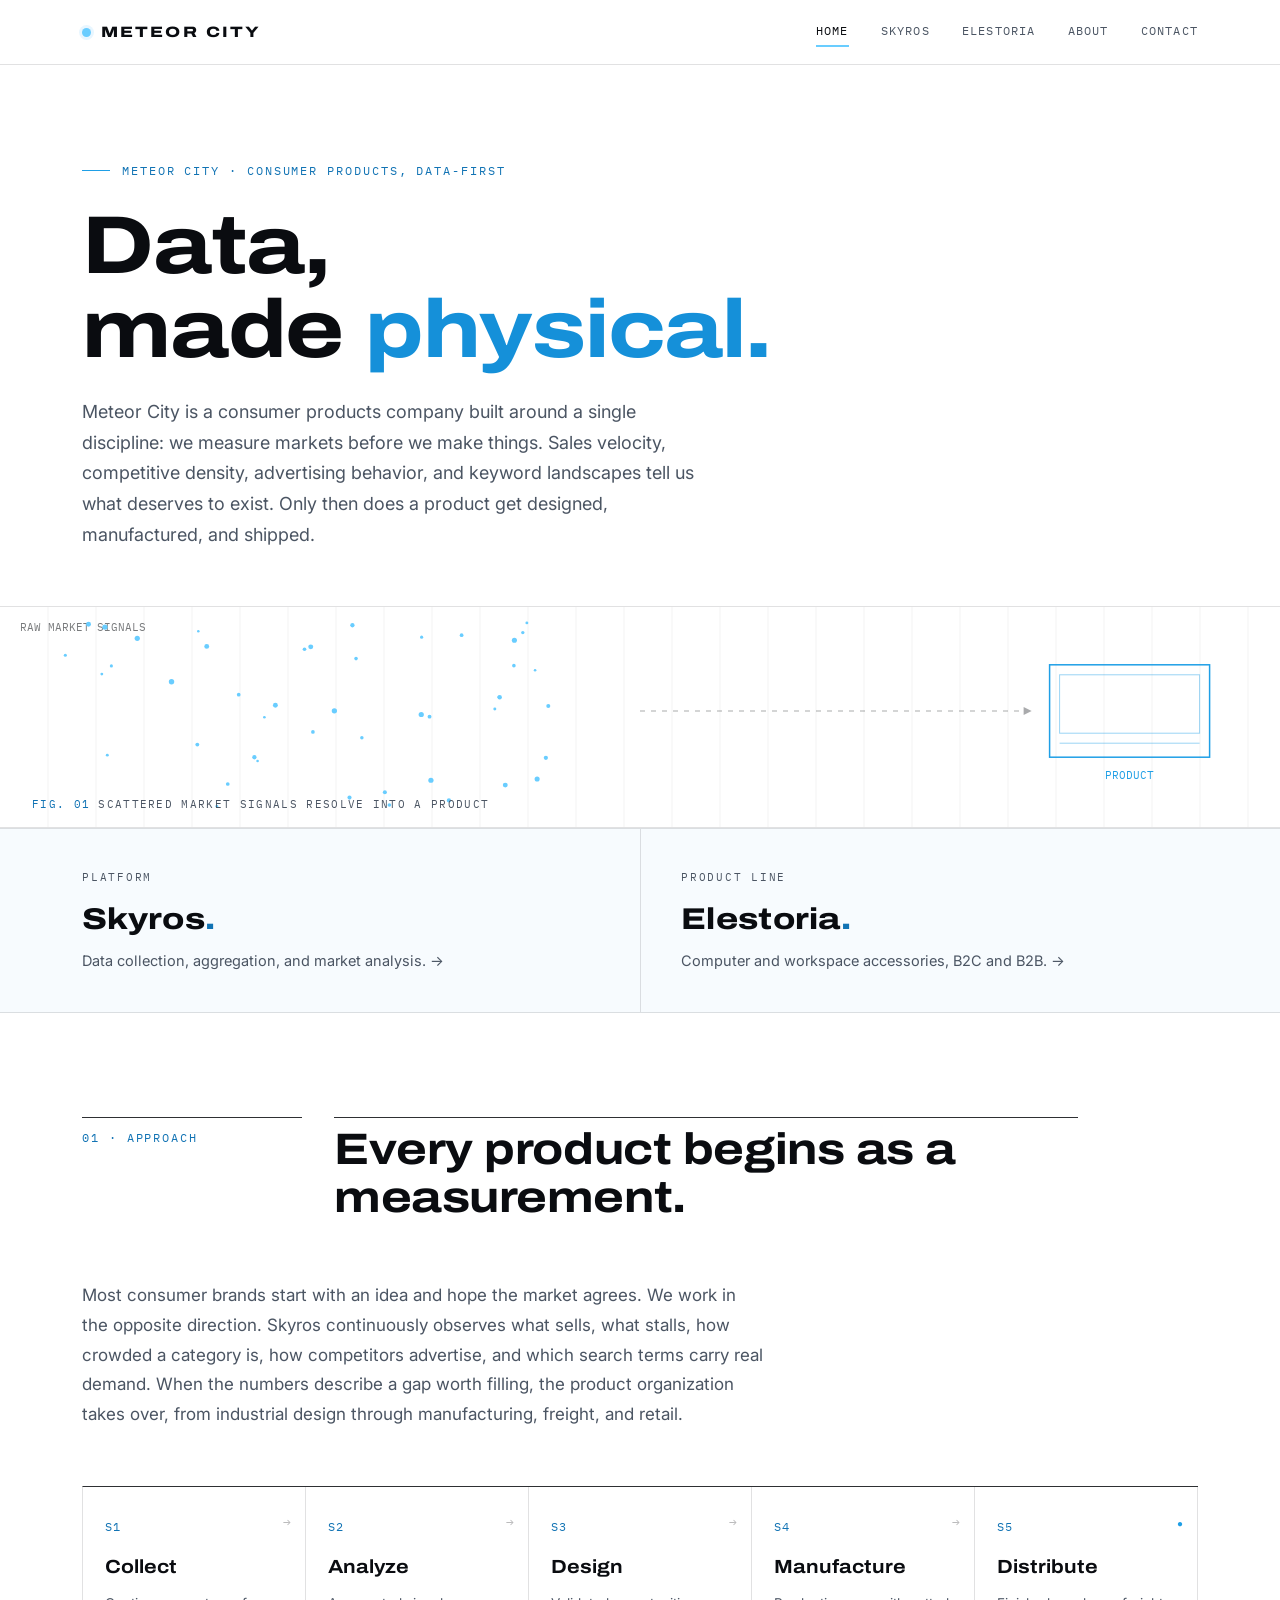
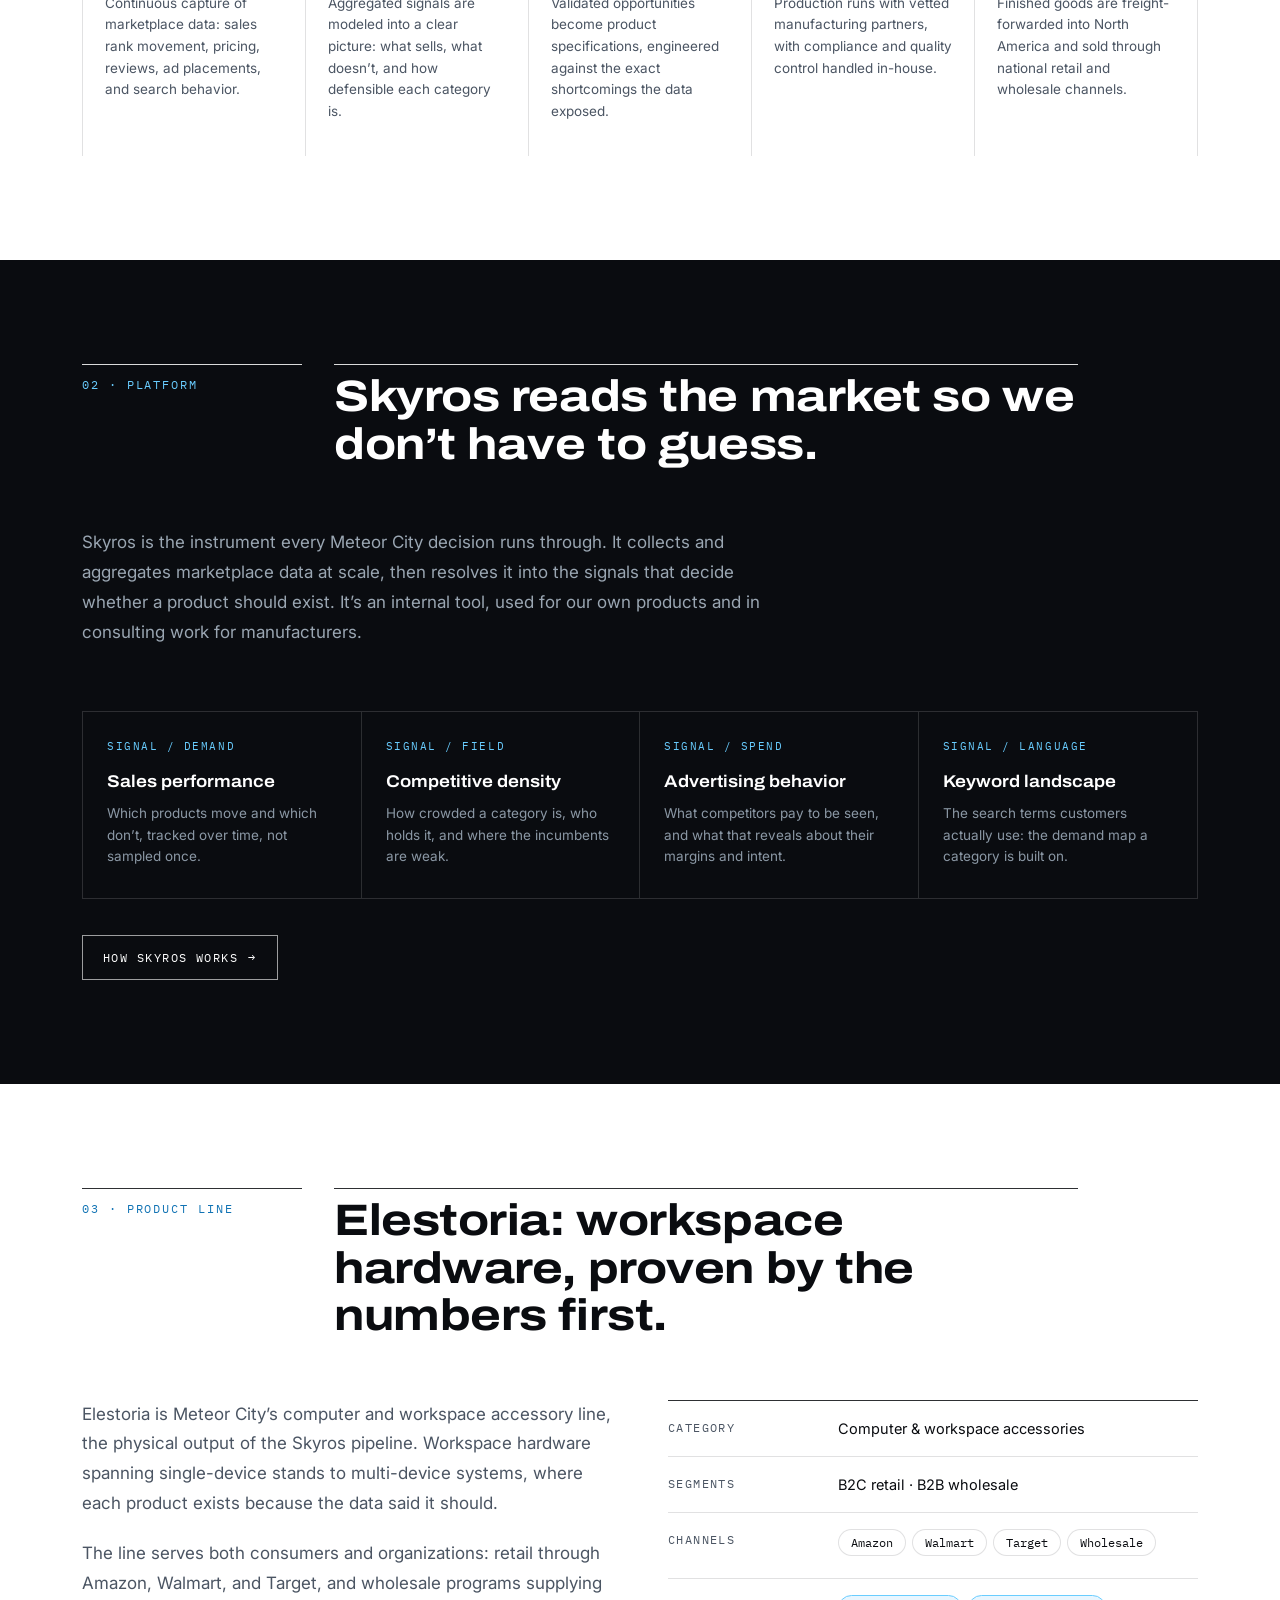
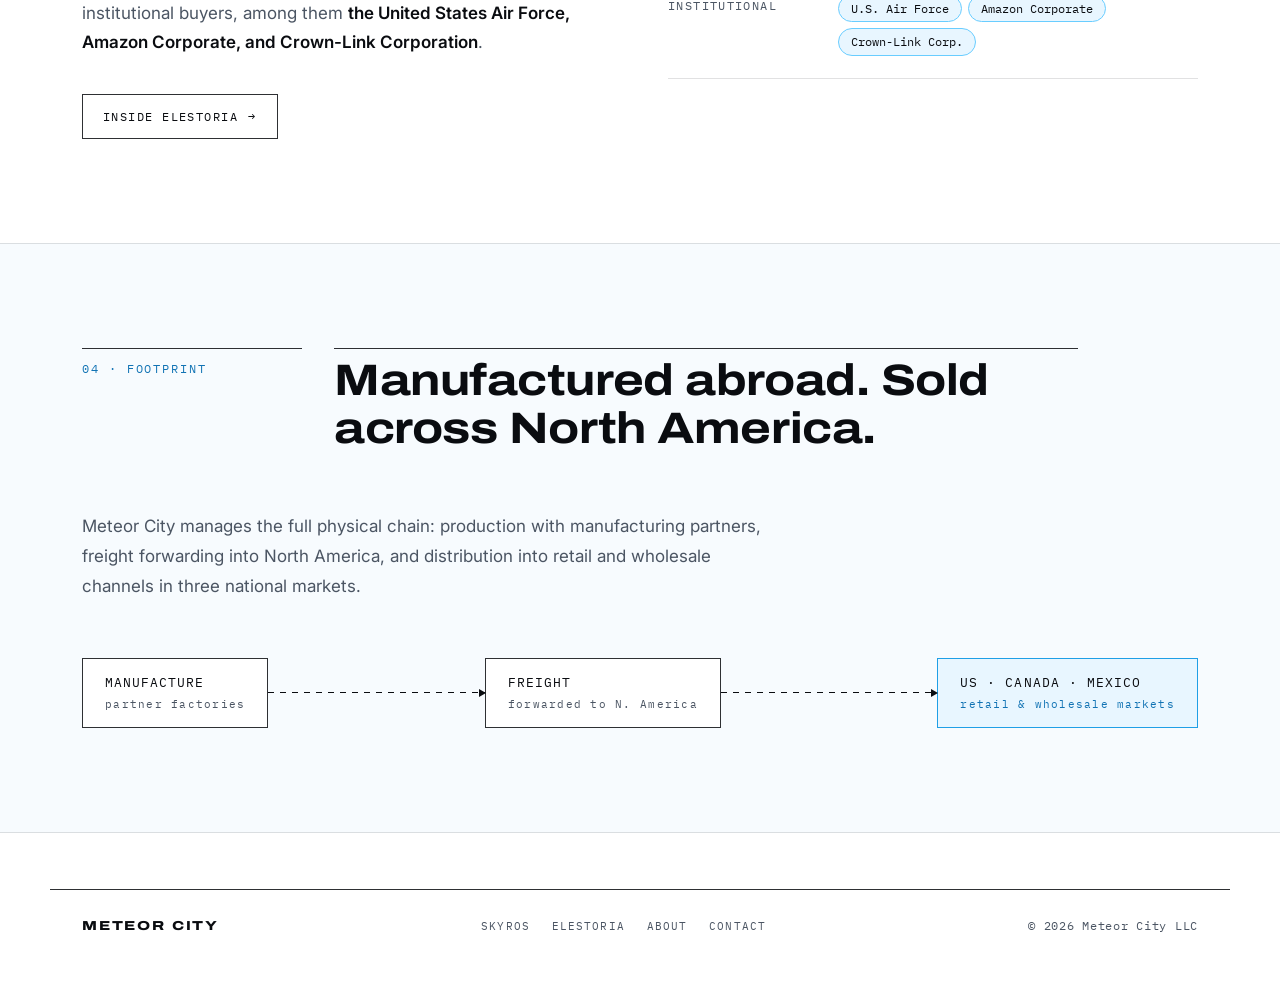
==== index.html @ 4d192a1e "Remove all em dashes sitewide: 72 instances reworded with commas, colons, semicolons, pipes and midd" ====
<!DOCTYPE html>
<html lang="en">
<head>
<meta charset="UTF-8">
<meta name="viewport" content="width=device-width, initial-scale=1.0">
<title>Meteor City | Data, made physical</title>
<meta name="description" content="Meteor City is a data-first consumer products company. We measure markets with Skyros, then design, manufacture, and distribute physical products across North America under Elestoria.">
<link rel="preconnect" href="https://fonts.googleapis.com">
<link rel="preconnect" href="https://fonts.gstatic.com" crossorigin>
<link href="https://fonts.googleapis.com/css2?family=Archivo:wdth,wght@62..125,100..900&family=IBM+Plex+Mono:wght@400;500&family=Inter:wght@400;450;500;600&display=swap" rel="stylesheet">
<link rel="icon" href="favicon.svg" type="image/svg+xml">
<link rel="apple-touch-icon" href="apple-touch-icon.png">
<meta name="theme-color" content="#ffffff">
<link rel="canonical" href="https://meteor.city/">
<meta property="og:type" content="website">
<meta property="og:site_name" content="Meteor City">
<meta property="og:title" content="Meteor City | Data, made physical">
<meta property="og:description" content="Meteor City is a data-first consumer products company. We measure markets with Skyros, then design, manufacture, and distribute physical products across North America under Elestoria.">
<meta property="og:url" content="https://meteor.city/">
<meta property="og:image" content="https://meteor.city/og-image.png">
<meta property="og:image:width" content="1200">
<meta property="og:image:height" content="630">
<meta name="twitter:card" content="summary_large_image">
<link rel="stylesheet" href="styles.css">
<script type="application/ld+json">{
 "@context": "https://schema.org",
 "@type": "Organization",
 "name": "Meteor City LLC",
 "url": "https://meteor.city/",
 "logo": "https://meteor.city/apple-touch-icon.png",
 "foundingDate": "2021-07",
 "founder": {
  "@type": "Person",
  "name": "Brian Chen",
  "image": "https://meteor.city/assets/brian-chen.jpg"
 },
 "foundingLocation": {
  "@type": "Place",
  "address": {
   "@type": "PostalAddress",
   "addressLocality": "Boston",
   "addressRegion": "MA",
   "addressCountry": "US"
  }
 },
 "brand": [
  {
   "@type": "Brand",
   "name": "Skyros"
  },
  {
   "@type": "Brand",
   "name": "Elestoria"
  }
 ],
 "email": "brianx@meteor.city"
}</script>
</head>
<body>

<header class="site">
  <div class="wrap nav">
    <a href="index.html" class="wordmark"><span class="dot"></span>Meteor City</a>
    <button class="menu-btn" aria-expanded="false" aria-controls="nav-links">Menu</button>
    <nav class="links" id="nav-links" aria-label="Site">
      <a href="index.html" class="active">Home</a>
      <a href="skyros.html">Skyros</a>
      <a href="elestoria.html">Elestoria</a>
      <a href="about.html">About</a>
      <a href="contact.html">Contact</a>
    </nav>
  </div>
</header>

<main>

  <div class="hero">
    <div class="wrap">
      <p class="eyebrow">Meteor City · Consumer products, data-first</p>
      <h1>Data,<br>made <span class="accent">physical.</span></h1>
      <p class="lede">Meteor City is a consumer products company built around a single discipline: we measure markets before we make things. Sales velocity, competitive density, advertising behavior, and keyword landscapes tell us what deserves to exist. Only then does a product get designed, manufactured, and shipped.</p>
    </div>
    <div class="hero-canvas-frame">
      <canvas id="flow" aria-hidden="true"></canvas>
      <p class="canvas-caption"><em>fig. 01</em> scattered market signals resolve into a product</p>
    </div>
  </div>

  <div class="divisions-strip">
    <div class="wrap">
      <a class="div-cell reveal" href="skyros.html">
        <p class="kicker">Platform</p>
        <p class="name">Skyros<span>.</span></p>
        <p class="role">Data collection, aggregation, and market analysis. →</p>
      </a>
      <a class="div-cell reveal" href="elestoria.html">
        <p class="kicker">Product line</p>
        <p class="name">Elestoria<span>.</span></p>
        <p class="role">Computer and workspace accessories, B2C and B2B. →</p>
      </a>
    </div>
  </div>

  <section id="approach">
    <div class="wrap">
      <div class="sec-head">
        <p class="sec-label">01 · Approach</p>
        <h2>Every product begins as a measurement.</h2>
      </div>
      <p class="prose reveal">Most consumer brands start with an idea and hope the market agrees. We work in the opposite direction. Skyros continuously observes what sells, what stalls, how crowded a category is, how competitors advertise, and which search terms carry real demand. When the numbers describe a gap worth filling, the product organization takes over, from industrial design through manufacturing, freight, and retail.</p>
      <div class="pipeline reveal">
        <div class="stage"><span class="num">S1</span><h3>Collect</h3><p>Continuous capture of marketplace data: sales rank movement, pricing, reviews, ad placements, and search behavior.</p></div>
        <div class="stage"><span class="num">S2</span><h3>Analyze</h3><p>Aggregated signals are modeled into a clear picture: what sells, what doesn’t, and how defensible each category is.</p></div>
        <div class="stage"><span class="num">S3</span><h3>Design</h3><p>Validated opportunities become product specifications, engineered against the exact shortcomings the data exposed.</p></div>
        <div class="stage"><span class="num">S4</span><h3>Manufacture</h3><p>Production runs with vetted manufacturing partners, with compliance and quality control handled in-house.</p></div>
        <div class="stage"><span class="num">S5</span><h3>Distribute</h3><p>Finished goods are freight-forwarded into North America and sold through national retail and wholesale channels.</p></div>
      </div>
    </div>
  </section>

  <section class="dark">
    <div class="wrap">
      <div class="sec-head">
        <p class="sec-label">02 · Platform</p>
        <h2>Skyros reads the market so we don’t have to guess.</h2>
      </div>
      <p class="prose reveal">Skyros is the instrument every Meteor City decision runs through. It collects and aggregates marketplace data at scale, then resolves it into the signals that decide whether a product should exist. It’s an internal tool, used for our own products and in consulting work for manufacturers.</p>
      <div class="signal-grid reveal">
        <div class="signal"><p class="tag">Signal / Demand</p><h3>Sales performance</h3><p>Which products move and which don’t, tracked over time, not sampled once.</p></div>
        <div class="signal"><p class="tag">Signal / Field</p><h3>Competitive density</h3><p>How crowded a category is, who holds it, and where the incumbents are weak.</p></div>
        <div class="signal"><p class="tag">Signal / Spend</p><h3>Advertising behavior</h3><p>What competitors pay to be seen, and what that reveals about their margins and intent.</p></div>
        <div class="signal"><p class="tag">Signal / Language</p><h3>Keyword landscape</h3><p>The search terms customers actually use: the demand map a category is built on.</p></div>
      </div>
      <a class="more" href="skyros.html">How Skyros works</a>
    </div>
  </section>

  <section>
    <div class="wrap">
      <div class="sec-head">
        <p class="sec-label">03 · Product line</p>
        <h2>Elestoria: workspace hardware, proven by the numbers first.</h2>
      </div>
      <div class="grid-2">
        <div>
          <p class="prose reveal">Elestoria is Meteor City’s computer and workspace accessory line, the physical output of the Skyros pipeline. Workspace hardware spanning single-device stands to multi-device systems, where each product exists because the data said it should.</p>
          <p class="prose reveal">The line serves both consumers and organizations: retail through Amazon, Walmart, and Target, and wholesale programs supplying institutional buyers, among them <strong>the United States Air Force, Amazon Corporate, and Crown-Link Corporation</strong>.</p>
          <a class="more reveal" href="elestoria.html">Inside Elestoria</a>
        </div>
        <dl class="fact-table reveal">
          <div class="fact-row"><dt>Category</dt><dd>Computer &amp; workspace accessories</dd></div>
          <div class="fact-row"><dt>Segments</dt><dd>B2C retail · B2B wholesale</dd></div>
          <div class="fact-row"><dt>Channels</dt><dd><span class="chip">Amazon</span><span class="chip">Walmart</span><span class="chip">Target</span><span class="chip">Wholesale</span></dd></div>
          <div class="fact-row"><dt>Institutional</dt><dd><span class="chip hl">U.S. Air Force</span><span class="chip hl">Amazon Corporate</span><span class="chip hl">Crown-Link Corp.</span></dd></div>
        </dl>
      </div>
    </div>
  </section>

  <section class="band">
    <div class="wrap">
      <div class="sec-head">
        <p class="sec-label">04 · Footprint</p>
        <h2>Manufactured abroad. Sold across North America.</h2>
      </div>
      <p class="prose reveal">Meteor City manages the full physical chain: production with manufacturing partners, freight forwarding into North America, and distribution into retail and wholesale channels in three national markets.</p>
      <div class="route reveal" role="img" aria-label="Supply route: manufacturing partners, freight forwarding, then markets in the United States, Canada, and Mexico">
        <div class="node">Manufacture<small>partner factories</small></div>
        <div class="link"></div>
        <div class="node">Freight<small>forwarded to N. America</small></div>
        <div class="link"></div>
        <div class="markets">US · Canada · Mexico<small>retail &amp; wholesale markets</small></div>
      </div>
    </div>
  </section>

</main>

<footer class="site">
  <div class="wrap foot">
    <span class="fm">Meteor City</span>
    <nav aria-label="Footer"><a href="skyros.html">Skyros</a><a href="elestoria.html">Elestoria</a><a href="about.html">About</a><a href="contact.html">Contact</a></nav>
    <span class="meta">© <span id="yr"></span> Meteor City LLC</span>
  </div>
</footer>

<script src="site.js"></script>
<script>
  // fig.01 - continuous loop: market signals stream into a product outline
  (function(){
    const cv = document.getElementById('flow');
    const ctx = cv.getContext('2d');
    const reduced = window.matchMedia('(prefers-reduced-motion: reduce)').matches;
    const SKY='#69cdff', DEEP='#1f9fe6', INK='rgba(10,12,16,';
    let W,H,dpr,box,slots,pts=[],running=false;

    function perim(f){
      const P=2*(box.w+box.h), p=f*P;
      if(p<box.w) return {x:box.x+p,y:box.y};
      if(p<box.w+box.h) return {x:box.x+box.w,y:box.y+(p-box.w)};
      if(p<2*box.w+box.h) return {x:box.x+box.w-(p-box.w-box.h),y:box.y+box.h};
      return {x:box.x,y:box.y+box.h-(p-2*box.w-box.h)};
    }
    function size(){
      dpr=Math.min(window.devicePixelRatio||1,2);
      W=cv.clientWidth;H=cv.clientHeight;
      cv.width=W*dpr;cv.height=H*dpr;ctx.setTransform(dpr,0,0,dpr,0,0);
      const bw=Math.min(160,Math.max(110,W*0.15)),bh=Math.min(96,H*0.42);
      box={w:bw,h:bh,x:W-bw-Math.max(36,W*0.055),y:(H-bh)/2-6};
      slots=[];for(let i=0;i<56;i++)slots.push(perim(i/56));
      seed(); if(reduced) drawStatic();
    }
    function np(p){
      const s=slots[Math.floor(Math.random()*slots.length)];
      p.x=20+Math.random()*W*0.42;p.y=14+Math.random()*(H-28);
      p.tx=s.x;p.ty=s.y;p.v=0.010+Math.random()*0.014;
      p.r=1.2+Math.random()*1.5;p.hold=0;p.delay=Math.random()*260;
      return p;
    }
    function seed(){pts=Array.from({length:46},()=>np({}))}
    function chrome(){
      ctx.clearRect(0,0,W,H);
      ctx.strokeStyle=INK+'0.05)';ctx.lineWidth=1;
      for(let gx=48;gx<W;gx+=48){ctx.beginPath();ctx.moveTo(gx,0);ctx.lineTo(gx,H);ctx.stroke();}
      ctx.strokeStyle=DEEP;ctx.lineWidth=1.5;ctx.strokeRect(box.x,box.y,box.w,box.h);
      ctx.strokeStyle='rgba(31,159,230,0.45)';ctx.lineWidth=1;
      ctx.strokeRect(box.x+10,box.y+10,box.w-20,box.h-34);
      ctx.beginPath();ctx.moveTo(box.x+10,box.y+box.h-14);ctx.lineTo(box.x+box.w-10,box.y+box.h-14);ctx.stroke();
      ctx.font='10.5px "IBM Plex Mono", monospace';
      ctx.fillStyle=INK+'0.55)';ctx.fillText('RAW MARKET SIGNALS',20,24);
      ctx.fillStyle=DEEP;
      const l='PRODUCT';ctx.fillText(l,box.x+(box.w-ctx.measureText(l).width)/2,box.y+box.h+22);
      const ax0=W*0.50,ax1=box.x-26,ay=H/2-6;
      ctx.strokeStyle=INK+'0.35)';ctx.setLineDash([5,6]);
      ctx.beginPath();ctx.moveTo(ax0,ay);ctx.lineTo(ax1,ay);ctx.stroke();ctx.setLineDash([]);
      ctx.fillStyle=INK+'0.35)';
      ctx.beginPath();ctx.moveTo(ax1+8,ay);ctx.lineTo(ax1,ay-4);ctx.lineTo(ax1,ay+4);ctx.closePath();ctx.fill();
    }
    function drawStatic(){
      chrome();
      for(const p of pts){ctx.fillStyle=SKY;ctx.beginPath();ctx.arc(p.x,p.y,p.r,0,Math.PI*2);ctx.fill();}
      ctx.fillStyle=DEEP;
      for(const s of slots){ctx.beginPath();ctx.arc(s.x,s.y,1.6,0,Math.PI*2);ctx.fill();}
    }
    function tick(){
      if(!running)return;
      chrome();
      for(const p of pts){
        if(p.delay>0){p.delay-=1;}
        else if(p.hold>0){p.hold-=1;if(p.hold===0)np(p);}
        else{
          p.x+=(p.tx-p.x)*p.v;p.y+=(p.ty-p.y)*p.v;
          if(Math.abs(p.tx-p.x)<.8&&Math.abs(p.ty-p.y)<.8){p.x=p.tx;p.y=p.ty;p.hold=90+Math.random()*120;}
        }
        ctx.fillStyle=p.hold>0?DEEP:SKY;
        ctx.beginPath();ctx.arc(p.x,p.y,p.hold>0?p.r+0.4:p.r,0,Math.PI*2);ctx.fill();
      }
      requestAnimationFrame(tick);
    }
    size();
    window.addEventListener('resize',size);
    if(!reduced){
      const hio=new IntersectionObserver(es=>{
        const v=es[0].isIntersecting;
        if(v&&!running){running=true;requestAnimationFrame(tick);}
        if(!v)running=false;
      });
      hio.observe(cv);
    }
  })();
</script>
</body>
</html>
---- styles.css ----
/* Meteor City — shared design system
   Palette: white #fff · paper #f7fbfe · ink #0a0c10 · sky #69cdff · sky-deep #1f9fe6 */
:root{
  --white:#ffffff; --paper:#f7fbfe; --ink:#0a0c10; --ink-soft:#4b5563;
  --sky:#69cdff; --sky-deep:#1f9fe6; --sky-text:#1173b4; --sky-accent:#1590d9; --sky-tint:#e8f6ff;
  --line:rgba(10,12,16,.12); --line-strong:rgba(10,12,16,.85);
  --mono:'IBM Plex Mono',ui-monospace,monospace;
  --body:'Inter',system-ui,sans-serif;
  --display:'Archivo',system-ui,sans-serif;
  --max:1180px;
}
*{margin:0;padding:0;box-sizing:border-box}
html{scroll-behavior:smooth}
body{font-family:var(--body);color:var(--ink);background:var(--white);font-size:16px;line-height:1.6;-webkit-font-smoothing:antialiased}
::selection{background:var(--sky);color:var(--ink)}
a{color:inherit;text-decoration:none}
a:focus-visible,button:focus-visible,input:focus-visible,select:focus-visible,textarea:focus-visible{outline:2px solid var(--sky-deep);outline-offset:3px;border-radius:2px}
img,svg,canvas{display:block;max-width:100%}
.wrap{max-width:var(--max);margin:0 auto;padding:0 32px}

/* ---------- header ---------- */
header.site{position:sticky;top:0;z-index:50;background:rgba(255,255,255,.88);-webkit-backdrop-filter:blur(12px);backdrop-filter:blur(12px);border-bottom:1px solid var(--line)}
.nav{display:flex;align-items:center;justify-content:space-between;height:64px}
.wordmark{font-family:var(--display);font-variation-settings:'wdth' 125;font-weight:800;letter-spacing:.14em;font-size:15px;text-transform:uppercase;display:flex;align-items:center;gap:10px}
.wordmark .dot{width:9px;height:9px;border-radius:50%;background:var(--sky);box-shadow:0 0 0 3px var(--sky-tint);display:inline-block}
nav.links{display:flex;gap:32px}
nav.links a{font-family:var(--mono);font-size:12px;letter-spacing:.1em;text-transform:uppercase;color:var(--ink-soft);transition:color .18s;padding:4px 0;border-bottom:2px solid transparent}
nav.links a:hover{color:var(--ink)}
nav.links a.active{color:var(--ink);border-bottom-color:var(--sky)}
.menu-btn{display:none;background:none;border:1px solid var(--line);font-family:var(--mono);font-size:11px;letter-spacing:.12em;text-transform:uppercase;padding:8px 14px;cursor:pointer;color:var(--ink)}
@media(max-width:760px){
  nav.links{display:none;position:absolute;top:64px;left:0;right:0;background:var(--white);border-bottom:1px solid var(--line);flex-direction:column;gap:0;padding:8px 32px 16px}
  nav.links.open{display:flex}
  nav.links a{padding:12px 0;border-bottom:1px solid var(--line)}
  nav.links a.active{border-bottom-color:var(--sky)}
  .menu-btn{display:block}
}

/* ---------- page hero (subpages) ---------- */
.page-hero{border-bottom:1px solid var(--line);padding:88px 0 64px;position:relative;overflow:hidden}
.eyebrow{font-family:var(--mono);font-size:12px;letter-spacing:.16em;text-transform:uppercase;color:var(--sky-text);display:flex;align-items:center;gap:12px}
.eyebrow::before{content:"";width:28px;height:1px;background:var(--sky-deep);display:inline-block}
h1{font-family:var(--display);font-variation-settings:'wdth' 118;font-weight:750;font-size:clamp(40px,6.4vw,84px);line-height:1.02;letter-spacing:-.015em;margin:24px 0 26px;max-width:15ch}
h1 .accent{color:var(--sky-accent)}
.lede{max-width:58ch;font-size:18px;line-height:1.7;color:var(--ink-soft)}

/* ---------- sections ---------- */
section{padding:104px 0}
.sec-head{display:grid;grid-template-columns:220px 1fr;gap:32px;margin-bottom:60px;align-items:start}
.sec-label{font-family:var(--mono);font-size:12px;letter-spacing:.16em;text-transform:uppercase;color:var(--sky-text);padding-top:10px;border-top:1px solid var(--line-strong)}
h2{font-family:var(--display);font-variation-settings:'wdth' 116;font-weight:720;font-size:clamp(28px,3.8vw,44px);line-height:1.08;letter-spacing:-.01em;border-top:1px solid var(--line-strong);padding-top:8px;max-width:24ch}
h3.block{font-family:var(--display);font-variation-settings:'wdth' 112;font-weight:680;font-size:20px;margin-bottom:10px}
@media(max-width:760px){
  .sec-head{grid-template-columns:1fr;gap:14px;margin-bottom:40px}
  .sec-label{border-top:none;padding-top:0}
}
.prose{max-width:62ch;color:var(--ink-soft);font-size:17px;line-height:1.75}
.prose+.prose{margin-top:1.2em}
.prose strong{color:var(--ink);font-weight:600}
.prose a{color:var(--sky-text);border-bottom:1px solid rgba(17,115,180,.4)}
.prose a:hover{border-bottom-color:var(--sky-text)}
.fig-cap{font-family:var(--mono);font-size:11px;letter-spacing:.12em;text-transform:uppercase;color:var(--ink-soft);display:flex;gap:8px;align-items:center;margin-top:12px}
.fig-cap em{font-style:normal;color:var(--sky-text)}
.more{display:inline-flex;align-items:center;gap:10px;font-family:var(--mono);font-size:12px;letter-spacing:.12em;text-transform:uppercase;color:var(--ink);border:1px solid var(--line-strong);padding:12px 20px;margin-top:36px;transition:background .2s,border-color .2s}
.more:hover{background:var(--sky-tint);border-color:var(--sky-deep)}
.more::after{content:"→"}
.band{background:var(--paper);border-top:1px solid var(--line);border-bottom:1px solid var(--line)}
.dark{background:var(--ink);color:#e8edf2}
.dark .sec-label{color:var(--sky);border-top-color:rgba(255,255,255,.85)}
.dark h2{color:#fff;border-top-color:rgba(255,255,255,.85)}
.dark .prose{color:#9aa6b2}
.dark .prose strong{color:#fff}
.dark .fig-cap{color:#8b98a5}
.dark .fig-cap em{color:var(--sky)}
.dark .more{color:#fff;border-color:rgba(255,255,255,.6)}
.dark .more:hover{background:rgba(105,205,255,.12);border-color:var(--sky)}

/* ---------- home: hero canvas ---------- */
.hero{border-bottom:1px solid var(--line);overflow:hidden}
.hero .wrap{padding-top:96px}
.hero-canvas-frame{margin-top:56px;border-top:1px solid var(--line);position:relative}
#flow{display:block;width:100%;height:220px}
.canvas-caption{position:absolute;left:32px;bottom:14px;font-family:var(--mono);font-size:11px;letter-spacing:.12em;text-transform:uppercase;color:var(--ink-soft);display:flex;gap:8px;align-items:center}
.canvas-caption em{font-style:normal;color:var(--sky-text)}

/* ---------- pipeline ---------- */
.pipeline{display:grid;grid-template-columns:repeat(5,1fr);border-top:1px solid var(--line-strong);border-left:1px solid var(--line);margin-top:56px}
.stage{border-right:1px solid var(--line);padding:26px 22px 34px;position:relative;background:var(--white);transition:background .25s}
.stage:hover{background:var(--sky-tint)}
.stage .num{font-family:var(--mono);font-size:12px;color:var(--sky-text);letter-spacing:.1em}
.stage h3{font-family:var(--display);font-variation-settings:'wdth' 112;font-weight:680;font-size:19px;margin:14px 0 10px}
.stage p{font-size:13.5px;line-height:1.6;color:var(--ink-soft)}
.stage::after{content:"→";position:absolute;top:26px;right:14px;font-family:var(--mono);font-size:13px;color:rgba(10,12,16,.28)}
.stage:last-child::after{content:"●";color:var(--sky-deep);font-size:10px;top:29px}
@media(max-width:980px){
  .pipeline{grid-template-columns:1fr;border-left:none;border-top:none}
  .stage{border-right:none;border-top:1px solid var(--line);display:grid;grid-template-columns:64px 1fr;gap:0 8px;padding:22px 4px}
  .stage h3{margin-top:0}.stage .num{padding-top:3px}.stage p{grid-column:2}.stage::after{display:none}
}

/* ---------- division strip (home) ---------- */
.divisions-strip{border-top:1px solid var(--line);border-bottom:1px solid var(--line);background:var(--paper)}
.divisions-strip .wrap{display:grid;grid-template-columns:1fr 1fr}
.div-cell{padding:40px 40px 40px 0;display:block;transition:background .2s}
.div-cell:hover{background:var(--sky-tint)}
.div-cell+.div-cell{border-left:1px solid var(--line);padding-left:40px;padding-right:0}
.div-cell .kicker{font-family:var(--mono);font-size:11px;letter-spacing:.16em;text-transform:uppercase;color:var(--ink-soft)}
.div-cell .name{font-family:var(--display);font-variation-settings:'wdth' 120;font-weight:780;font-size:30px;margin-top:8px;letter-spacing:.01em}
.div-cell .name span{color:var(--sky-text)}
.div-cell .role{margin-top:6px;font-size:14.5px;color:var(--ink-soft)}
@media(max-width:760px){
  .divisions-strip .wrap{grid-template-columns:1fr}
  .div-cell{padding:32px 0}
  .div-cell+.div-cell{border-left:none;border-top:1px solid var(--line);padding-left:0}
}

/* ---------- cards / grids ---------- */
.grid-2{display:grid;grid-template-columns:1fr 1fr;gap:56px;align-items:start}
.grid-3{display:grid;grid-template-columns:repeat(3,1fr);gap:28px}
.grid-4{display:grid;grid-template-columns:repeat(4,1fr)}
@media(max-width:960px){.grid-3{grid-template-columns:1fr}.grid-4{grid-template-columns:1fr 1fr}}
@media(max-width:860px){.grid-2{grid-template-columns:1fr;gap:40px}}
@media(max-width:560px){.grid-4{grid-template-columns:1fr}}

/* signal cells (dark) */
.signal-grid{margin-top:64px;display:grid;grid-template-columns:repeat(4,1fr);border:1px solid rgba(255,255,255,.14)}
.signal{padding:26px 24px 30px;border-right:1px solid rgba(255,255,255,.14)}
.signal:last-child{border-right:none}
.signal .tag{font-family:var(--mono);font-size:11px;letter-spacing:.14em;text-transform:uppercase;color:var(--sky)}
.signal h3{font-family:var(--display);font-variation-settings:'wdth' 110;font-weight:640;font-size:17px;color:#fff;margin:12px 0 8px}
.signal p{font-size:13.5px;line-height:1.6;color:#8b98a5}
@media(max-width:980px){
  .signal-grid{grid-template-columns:1fr 1fr}
  .signal:nth-child(2){border-right:none}
  .signal:nth-child(1),.signal:nth-child(2){border-bottom:1px solid rgba(255,255,255,.14)}
}
@media(max-width:560px){
  .signal-grid{grid-template-columns:1fr}
  .signal{border-right:none;border-bottom:1px solid rgba(255,255,255,.14)}
  .signal:last-child{border-bottom:none}
}

/* fact table + chips */
.fact-table{border-top:1px solid var(--line-strong);font-size:14.5px}
.fact-row{display:grid;grid-template-columns:150px 1fr;gap:20px;padding:16px 0;border-bottom:1px solid var(--line)}
.fact-row dt{font-family:var(--mono);font-size:11.5px;letter-spacing:.12em;text-transform:uppercase;color:var(--ink-soft);padding-top:2px}
.fact-row dd{color:var(--ink)}
.fact-row dd .quiet{color:var(--ink-soft)}
.chip{display:inline-block;font-family:var(--mono);font-size:12px;border:1px solid var(--line);border-radius:999px;padding:3px 12px;margin:0 6px 6px 0;background:var(--white)}
.chip.hl{border-color:var(--sky);background:var(--sky-tint)}

/* ---------- footprint route ---------- */
.route{margin-top:56px;display:flex;align-items:center;flex-wrap:wrap;font-family:var(--mono)}
.route .node{border:1px solid var(--line-strong);background:var(--white);padding:14px 22px;font-size:13px;letter-spacing:.08em;text-transform:uppercase}
.route .node small,.route .markets small{display:block;font-size:10.5px;letter-spacing:.12em;margin-top:3px;text-transform:none}
.route .node small{color:var(--ink-soft)}
.route .link{flex:1;min-width:40px;height:1px;background:repeating-linear-gradient(90deg,var(--ink) 0 6px,transparent 6px 12px);position:relative}
.route .link::after{content:"";position:absolute;right:-1px;top:-3.5px;border-left:7px solid var(--ink);border-top:4px solid transparent;border-bottom:4px solid transparent}
.route .markets{border:1px solid var(--sky-deep);background:var(--sky-tint);padding:14px 22px;font-size:13px;letter-spacing:.08em;text-transform:uppercase}
.route .markets small{color:var(--sky-text)}
@media(max-width:700px){
  .route{flex-direction:column;align-items:stretch}
  .route .node,.route .markets{text-align:center}
  .route .link{min-height:34px;width:1px;min-width:0;margin:0 auto;background:repeating-linear-gradient(180deg,var(--ink) 0 6px,transparent 6px 12px)}
  .route .link::after{right:auto;left:-3.5px;top:auto;bottom:-1px;border-left:4px solid transparent;border-right:4px solid transparent;border-top:7px solid var(--ink);border-bottom:none}
}

/* ---------- Skyros page ---------- */
.console{border:1px solid rgba(255,255,255,.16);background:#0d1118;font-family:var(--mono);font-size:12.5px;line-height:1.9;padding:22px 26px;height:236px;overflow:hidden;position:relative}
.console::before{content:"SKYROS / LIVE READOUT — representative stream";position:absolute;top:0;left:0;right:0;padding:8px 26px;font-size:10px;letter-spacing:.16em;color:#8b98a5;background:#0a0d13;border-bottom:1px solid rgba(255,255,255,.1)}
.console .feed{margin-top:30px}
.console .row{display:flex;gap:18px;white-space:nowrap;color:#8b98a5}
.console .row .t{color:#7f8d9b}
.console .row .k{color:var(--sky)}
.console .row .up{color:#5ee3a1}
.console .row .dn{color:#ff8f8f}
.arch{margin-top:56px;overflow-x:auto}
.arch svg{width:100%;height:auto;min-width:760px}
.flowline{stroke-dasharray:6 8;animation:dash 1.4s linear infinite}
@keyframes dash{to{stroke-dashoffset:-28}}
@media(prefers-reduced-motion:reduce){.flowline{animation:none}}
.chart-card{border:1px solid var(--line);background:var(--white);padding:24px 24px 18px}
.dark .chart-card{border-color:rgba(255,255,255,.14);background:#0d1118}
.chart-card h3{font-family:var(--display);font-variation-settings:'wdth' 112;font-weight:660;font-size:16px;margin-bottom:4px}
.dark .chart-card h3{color:#fff}
.chart-card .sub{font-family:var(--mono);font-size:11px;letter-spacing:.1em;text-transform:uppercase;color:var(--ink-soft);margin-bottom:16px}
.dark .chart-card .sub{color:#8b98a5}
.chart-card canvas{width:100%;height:200px}
.method{border-top:1px solid var(--line-strong);margin-top:56px}
.method .step{display:grid;grid-template-columns:180px 1fr 1.1fr;gap:32px;padding:30px 0;border-bottom:1px solid var(--line)}
.method .step .id{font-family:var(--mono);font-size:12px;color:var(--sky-text);letter-spacing:.1em}
.method .step h3{font-family:var(--display);font-variation-settings:'wdth' 112;font-weight:680;font-size:20px}
.method .step p{font-size:15px;line-height:1.7;color:var(--ink-soft)}
@media(max-width:860px){.method .step{grid-template-columns:1fr;gap:8px}}
.release{border:1px solid var(--line-strong);padding:44px 48px;margin-top:8px;background:var(--white);position:relative}
.release::before{content:"CONSULTING";position:absolute;top:-9px;left:32px;background:var(--white);padding:0 10px;font-family:var(--mono);font-size:11px;letter-spacing:.18em;color:var(--sky-text)}
@keyframes pulse{0%,100%{opacity:1}50%{opacity:.35}}
@media(max-width:640px){.release{padding:32px 24px}}

/* ---------- Elestoria page ---------- */
.process-tri{display:grid;grid-template-columns:1fr 1fr 1fr;gap:0;border:1px solid var(--line-strong);margin-top:56px}
.process-tri .panel{border-right:1px solid var(--line);padding:0;position:relative;background:var(--white)}
.process-tri .panel:last-child{border-right:none}
.process-tri .panel .art{aspect-ratio:4/3;display:block;width:100%;border-bottom:1px solid var(--line);object-fit:cover}
.process-tri .panel .cap{padding:18px 20px 24px}
.process-tri .panel .cap .ph{font-family:var(--mono);font-size:11px;letter-spacing:.14em;text-transform:uppercase;color:var(--sky-text)}
.process-tri .panel .cap h3{font-family:var(--display);font-variation-settings:'wdth' 112;font-weight:680;font-size:18px;margin:8px 0 6px}
.process-tri .panel .cap p{font-size:13.5px;line-height:1.6;color:var(--ink-soft)}
@media(max-width:860px){
  .process-tri{grid-template-columns:1fr}
  .process-tri .panel{border-right:none;border-bottom:1px solid var(--line)}
  .process-tri .panel:last-child{border-bottom:none}
}
.family{margin-top:72px}
.family-head{display:flex;align-items:baseline;justify-content:space-between;gap:20px;border-top:1px solid var(--line-strong);padding-top:12px;margin-bottom:28px;flex-wrap:wrap}
.family-head h3{font-family:var(--display);font-variation-settings:'wdth' 114;font-weight:700;font-size:24px}
.family-head .count{font-family:var(--mono);font-size:12px;letter-spacing:.12em;text-transform:uppercase;color:var(--ink-soft)}
.product{border:1px solid var(--line);background:var(--white);transition:border-color .2s,transform .2s}
.product:hover{border-color:var(--sky-deep);transform:translateY(-3px)}
.product .art{aspect-ratio:4/3;width:100%;display:block;border-bottom:1px solid var(--line);background:linear-gradient(160deg,#fbfdff,#eef5fb);object-fit:cover}
.product .info{padding:16px 18px 20px}
.product .sku{font-family:var(--mono);font-size:10.5px;letter-spacing:.14em;color:var(--sky-text);text-transform:uppercase}
.product h4{font-family:var(--display);font-variation-settings:'wdth' 110;font-weight:660;font-size:17px;margin:7px 0 6px}
.product p{font-size:13px;line-height:1.55;color:var(--ink-soft)}
.clients{display:grid;grid-template-columns:repeat(3,1fr);border:1px solid var(--line-strong);margin-top:48px}
.clients .client{padding:30px 28px;border-right:1px solid var(--line);background:var(--white)}
.clients .client:last-child{border-right:none}
.clients .client .type{font-family:var(--mono);font-size:10.5px;letter-spacing:.14em;text-transform:uppercase;color:var(--ink-soft)}
.clients .client h3{font-family:var(--display);font-variation-settings:'wdth' 114;font-weight:700;font-size:19px;margin-top:8px}
.clients .client p{font-size:13px;color:var(--ink-soft);margin-top:6px}
@media(max-width:760px){.clients{grid-template-columns:1fr}.clients .client{border-right:none;border-bottom:1px solid var(--line)}.clients .client:last-child{border-bottom:none}}

/* ---------- About page ---------- */
@media(max-width:860px){}

/* ---------- Contact page ---------- */
.contact-grid{display:grid;grid-template-columns:1fr 1.2fr;gap:72px;align-items:start}
@media(max-width:860px){.contact-grid{grid-template-columns:1fr;gap:48px}}
.mail-form{border:1px solid var(--line-strong);padding:36px 36px 40px;background:var(--white)}
@media(max-width:560px){.mail-form{padding:26px 20px 30px}}
.mail-form label{display:block;font-family:var(--mono);font-size:11px;letter-spacing:.14em;text-transform:uppercase;color:var(--ink-soft);margin:22px 0 8px}
.mail-form label:first-of-type{margin-top:0}
.mail-form input,.mail-form select,.mail-form textarea{width:100%;border:1px solid var(--line);background:var(--white);font-family:var(--body);font-size:15px;padding:12px 14px;color:var(--ink);border-radius:0;appearance:none}
.mail-form select{background-image:url("data:image/svg+xml,%3Csvg xmlns='http://www.w3.org/2000/svg' width='10' height='6'%3E%3Cpath d='M0 0l5 6 5-6z' fill='%234b5563'/%3E%3C/svg%3E");background-repeat:no-repeat;background-position:right 14px center}
.mail-form input:focus,.mail-form select:focus,.mail-form textarea:focus{border-color:var(--sky-text);outline:none;box-shadow:0 0 0 1px var(--sky-text)}
.mail-form textarea{min-height:150px;resize:vertical}
.mail-form button{margin-top:28px;width:100%;border:1px solid var(--line-strong);background:var(--ink);color:#fff;font-family:var(--mono);font-size:12.5px;letter-spacing:.14em;text-transform:uppercase;padding:16px;cursor:pointer;transition:background .2s}
.mail-form button:hover{background:var(--sky-deep);border-color:var(--sky-deep)}
.mail-note{font-family:var(--mono);font-size:11.5px;color:var(--ink-soft);margin-top:14px;line-height:1.7}
.direct{border-top:1px solid var(--line-strong);margin-top:8px}
.direct .drow{display:grid;grid-template-columns:130px 1fr;gap:18px;padding:16px 0;border-bottom:1px solid var(--line);font-size:14.5px}
.direct .drow dt{font-family:var(--mono);font-size:11px;letter-spacing:.12em;text-transform:uppercase;color:var(--ink-soft);padding-top:2px}
.direct .drow dd a{color:var(--sky-text);border-bottom:1px solid transparent}
.direct .drow dd a:hover{border-bottom-color:var(--sky-deep)}

/* ---------- footer ---------- */
footer.site{padding:56px 0 64px}
.foot{display:flex;justify-content:space-between;align-items:baseline;gap:24px;flex-wrap:wrap;border-top:1px solid var(--line-strong);padding-top:26px}
.foot .fm{font-family:var(--display);font-variation-settings:'wdth' 125;font-weight:800;font-size:13px;letter-spacing:.14em;text-transform:uppercase}
.foot .meta{font-family:var(--mono);font-size:12px;color:var(--ink-soft);letter-spacing:.06em}
.foot nav{display:flex;gap:22px}
.foot nav a{font-family:var(--mono);font-size:11px;letter-spacing:.1em;text-transform:uppercase;color:var(--ink-soft)}
.foot nav a:hover{color:var(--ink)}

/* ---------- motion ---------- */
.reveal{opacity:0;transform:translateY(14px);transition:opacity .6s ease,transform .6s ease}
.reveal.in{opacity:1;transform:none}
@media(prefers-reduced-motion:reduce){
  .reveal{opacity:1;transform:none;transition:none}
  html{scroll-behavior:auto}
  .product:hover{transform:none}
}

/* exploded assembly figure (Elestoria) */
.exploded{border:1px solid var(--line-strong);background:var(--paper);margin-top:64px;overflow-x:auto}
.exploded svg,.exploded img{display:block;width:100%;height:auto;min-width:880px}

.story-grid{display:grid;grid-template-columns:280px 1fr;gap:56px;align-items:start;max-width:960px}
.portrait{margin:0}
.portrait img{display:block;width:100%;height:auto;border:1px solid var(--line-strong)}
.portrait figcaption{font-family:'IBM Plex Mono',monospace;font-size:11px;letter-spacing:.14em;text-transform:uppercase;color:var(--muted);margin-top:10px}
@media(max-width:760px){.story-grid{grid-template-columns:1fr;gap:32px}.portrait{max-width:340px}}
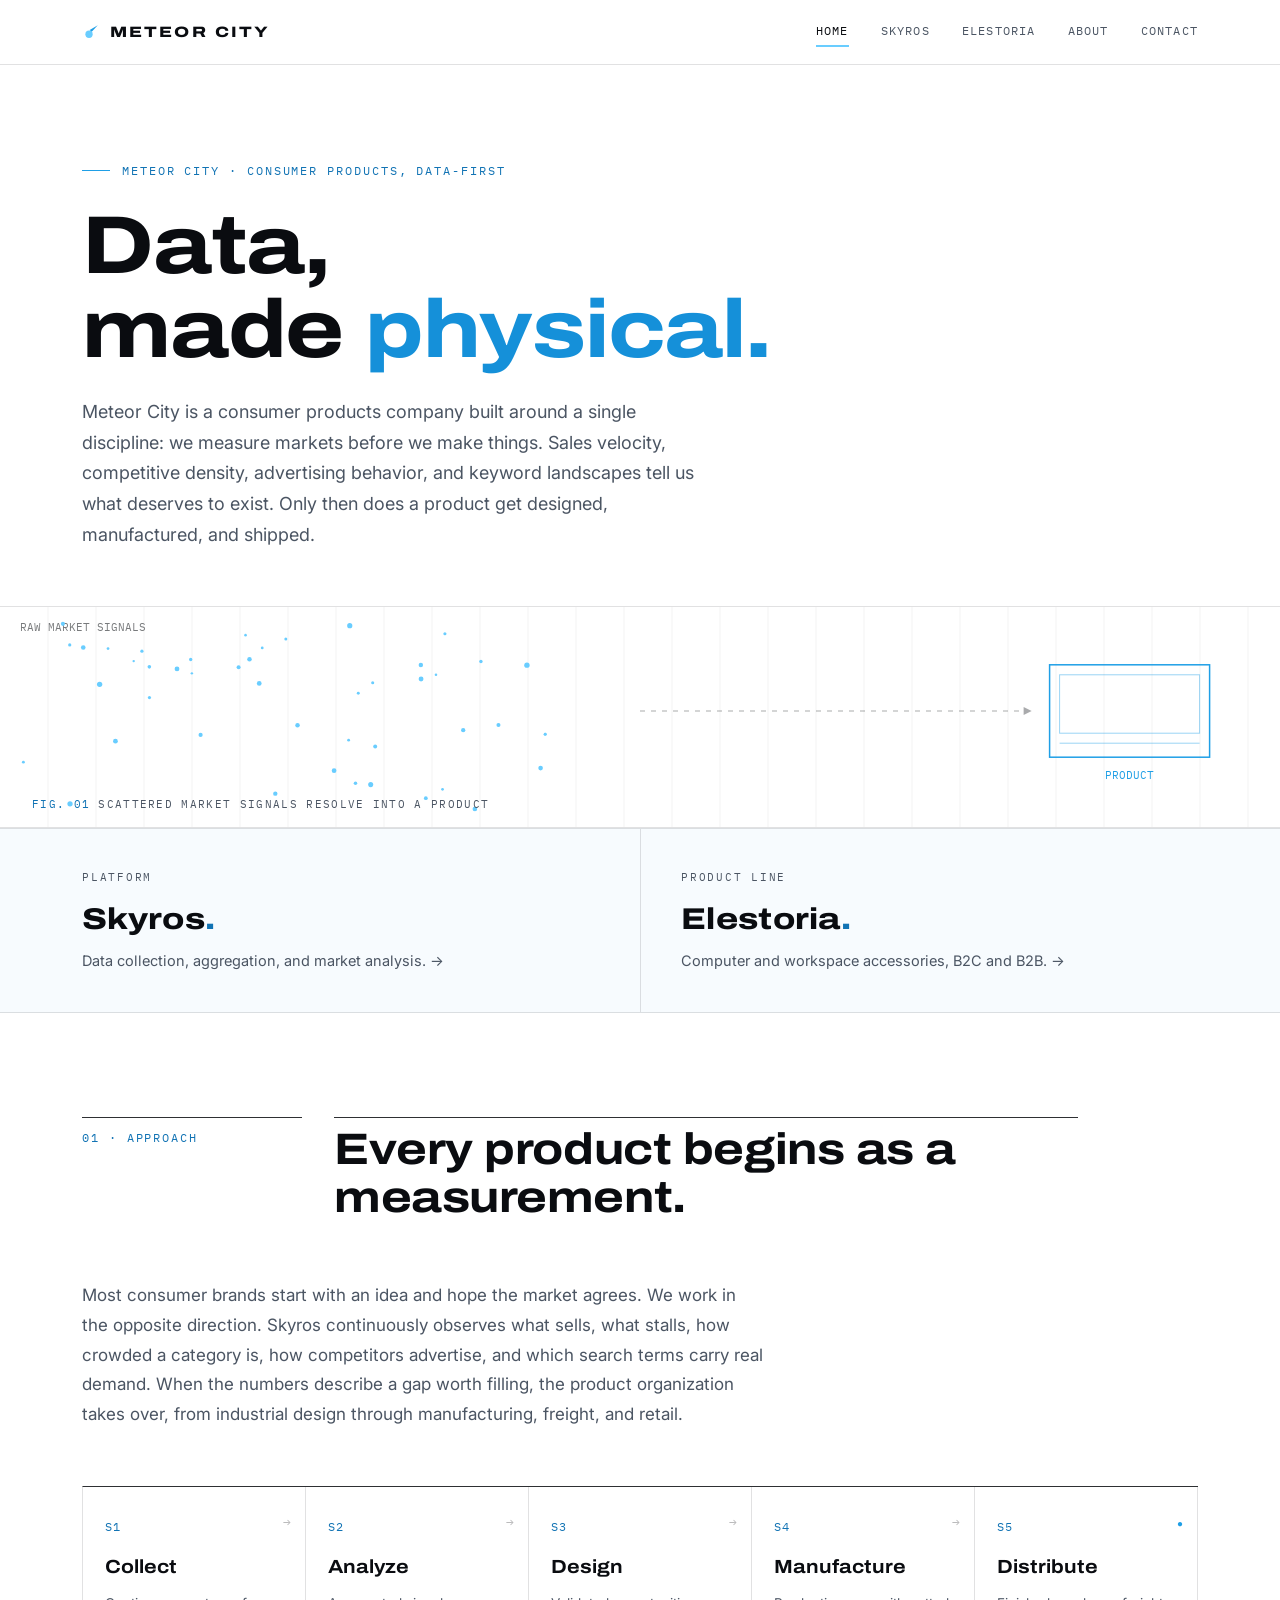
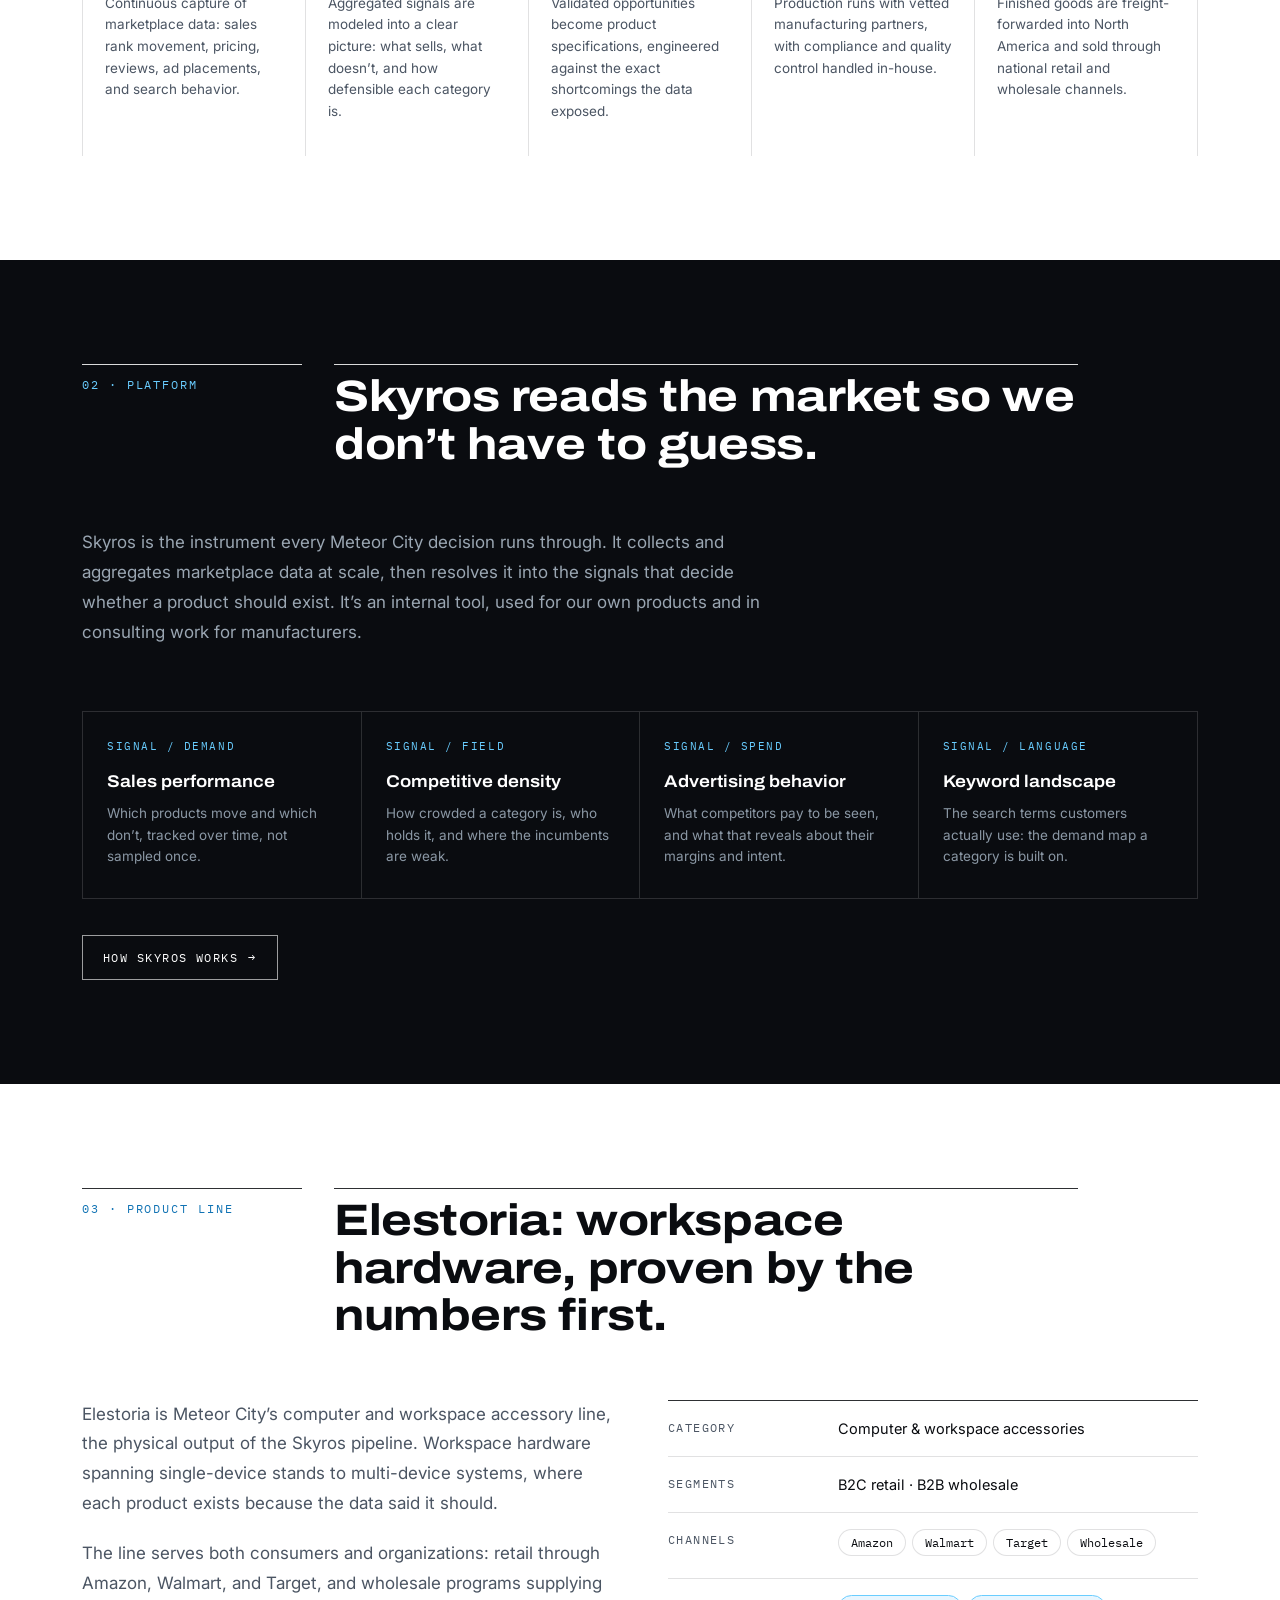
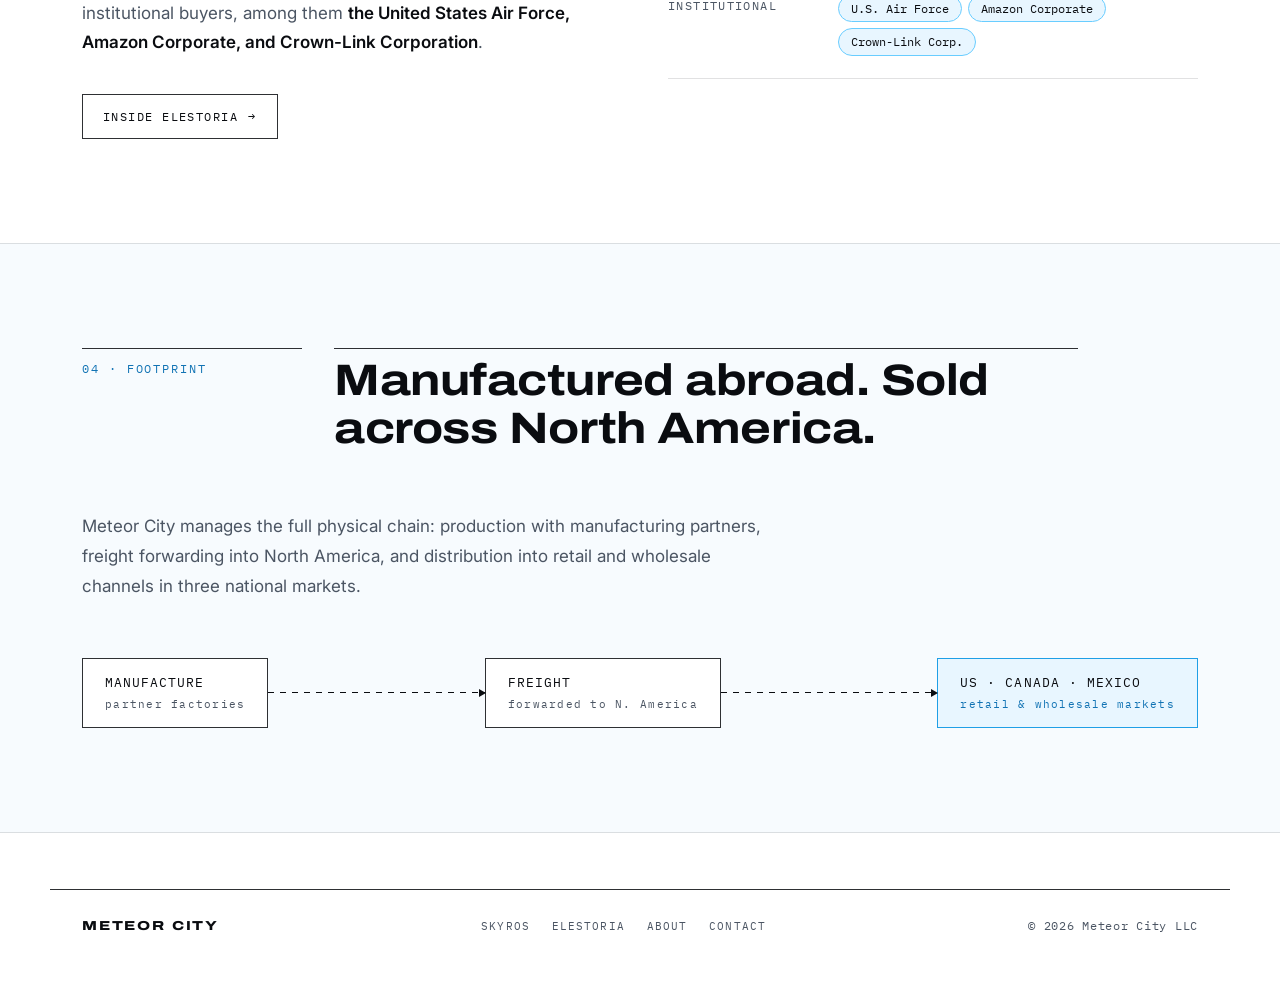
==== commit 5bd1347b: "Meteor mark: tapered-trajectory logo replaces placeholder dot; favicon, header mark, touch icon, og-" ====
--- a/index.html
+++ b/index.html
@@ -60,7 +60,7 @@
 
 <header class="site">
   <div class="wrap nav">
-    <a href="index.html" class="wordmark"><span class="dot"></span>Meteor City</a>
+    <a href="index.html" class="wordmark"><svg class="mk" viewBox="0 0 64 64" width="18" height="18" aria-hidden="true"><path d="M33.9 32.3 L56 8 L27.4 24.9 Z" fill="#1f9fe6"/><circle cx="25" cy="40" r="13" fill="#69cdff"/></svg>Meteor City</a>
     <button class="menu-btn" aria-expanded="false" aria-controls="nav-links">Menu</button>
     <nav class="links" id="nav-links" aria-label="Site">
       <a href="index.html" class="active">Home</a>
--- a/styles.css
+++ b/styles.css
@@ -1,4 +1,4 @@
-/* Meteor City — shared design system
+/* Meteor City | shared design system
    Palette: white #fff · paper #f7fbfe · ink #0a0c10 · sky #69cdff · sky-deep #1f9fe6 */
 :root{
   --white:#ffffff; --paper:#f7fbfe; --ink:#0a0c10; --ink-soft:#4b5563;
@@ -22,7 +22,7 @@
 header.site{position:sticky;top:0;z-index:50;background:rgba(255,255,255,.88);-webkit-backdrop-filter:blur(12px);backdrop-filter:blur(12px);border-bottom:1px solid var(--line)}
 .nav{display:flex;align-items:center;justify-content:space-between;height:64px}
 .wordmark{font-family:var(--display);font-variation-settings:'wdth' 125;font-weight:800;letter-spacing:.14em;font-size:15px;text-transform:uppercase;display:flex;align-items:center;gap:10px}
-.wordmark .dot{width:9px;height:9px;border-radius:50%;background:var(--sky);box-shadow:0 0 0 3px var(--sky-tint);display:inline-block}
+.wordmark .mk{display:inline-block;flex:none}
 nav.links{display:flex;gap:32px}
 nav.links a{font-family:var(--mono);font-size:12px;letter-spacing:.1em;text-transform:uppercase;color:var(--ink-soft);transition:color .18s;padding:4px 0;border-bottom:2px solid transparent}
 nav.links a:hover{color:var(--ink)}
@@ -167,7 +167,7 @@
 
 /* ---------- Skyros page ---------- */
 .console{border:1px solid rgba(255,255,255,.16);background:#0d1118;font-family:var(--mono);font-size:12.5px;line-height:1.9;padding:22px 26px;height:236px;overflow:hidden;position:relative}
-.console::before{content:"SKYROS / LIVE READOUT — representative stream";position:absolute;top:0;left:0;right:0;padding:8px 26px;font-size:10px;letter-spacing:.16em;color:#8b98a5;background:#0a0d13;border-bottom:1px solid rgba(255,255,255,.1)}
+.console::before{content:"SKYROS / LIVE READOUT · representative stream";position:absolute;top:0;left:0;right:0;padding:8px 26px;font-size:10px;letter-spacing:.16em;color:#8b98a5;background:#0a0d13;border-bottom:1px solid rgba(255,255,255,.1)}
 .console .feed{margin-top:30px}
 .console .row{display:flex;gap:18px;white-space:nowrap;color:#8b98a5}
 .console .row .t{color:#7f8d9b}
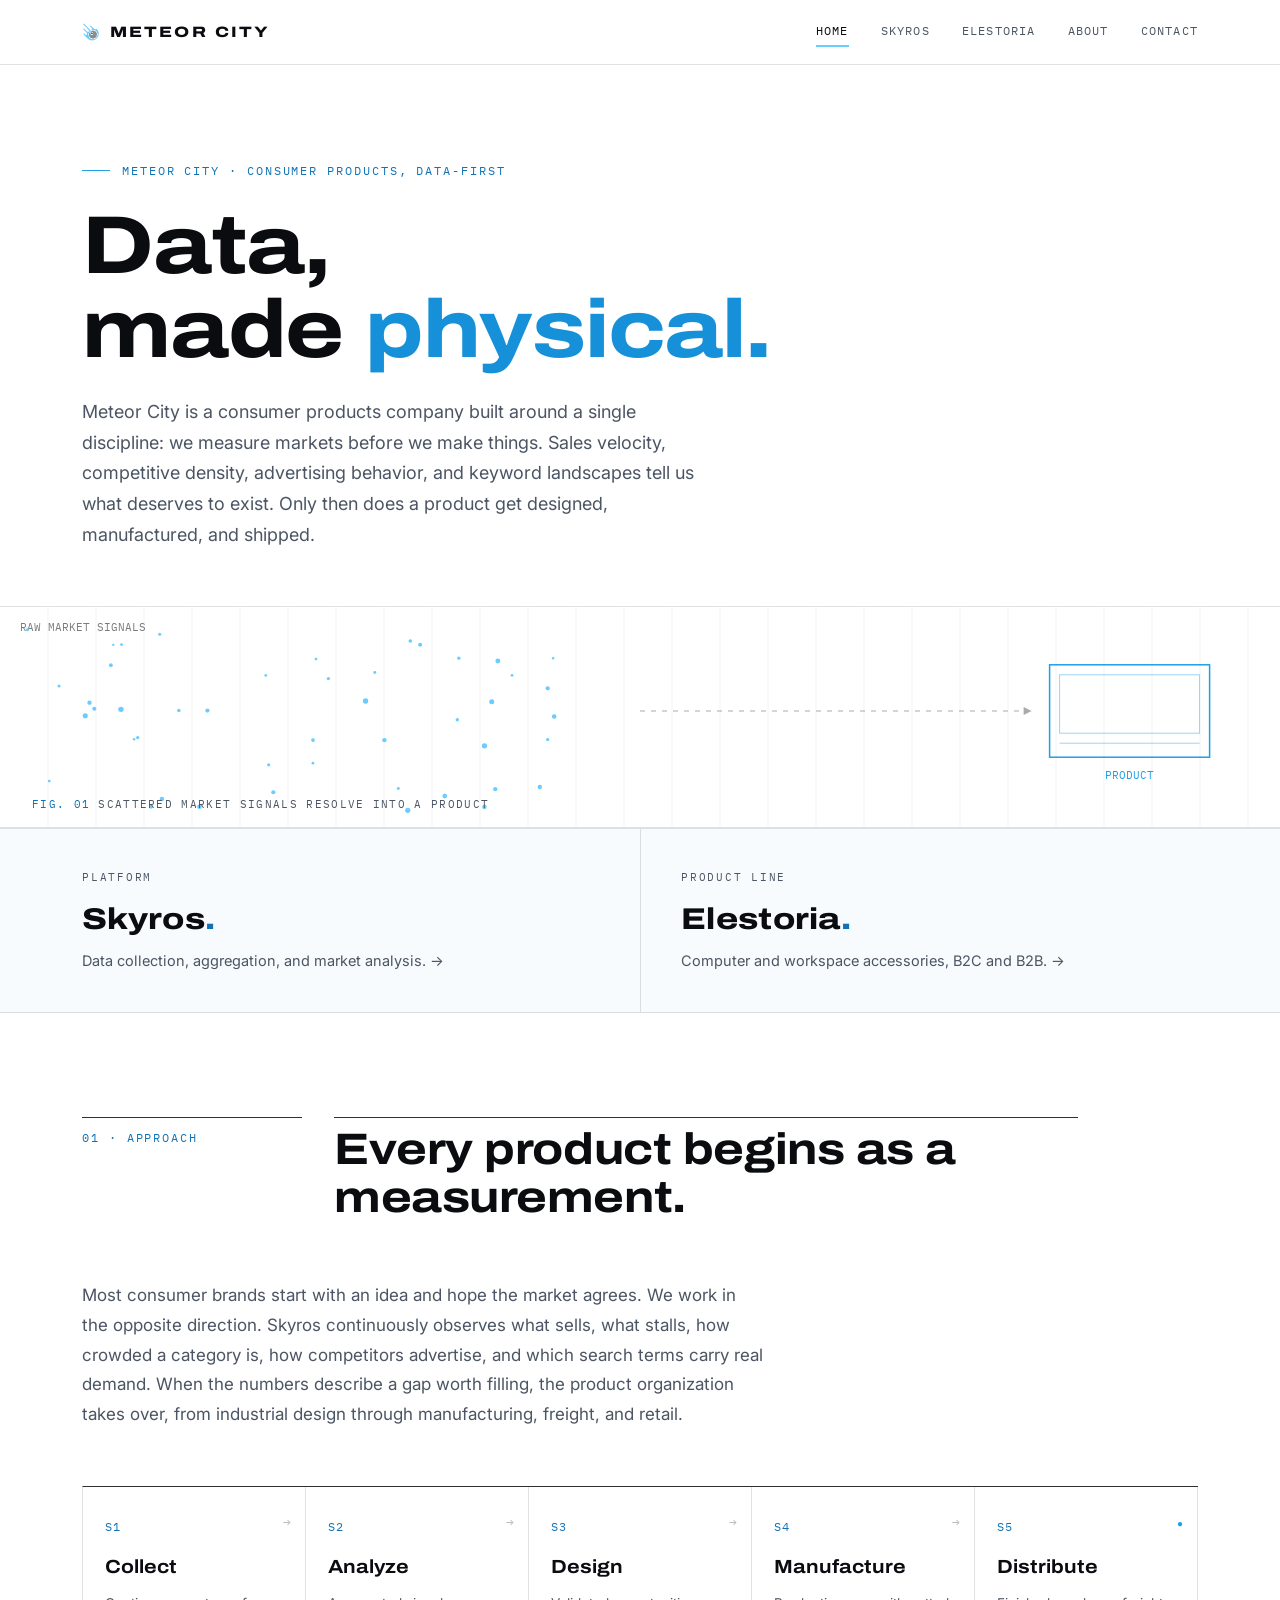
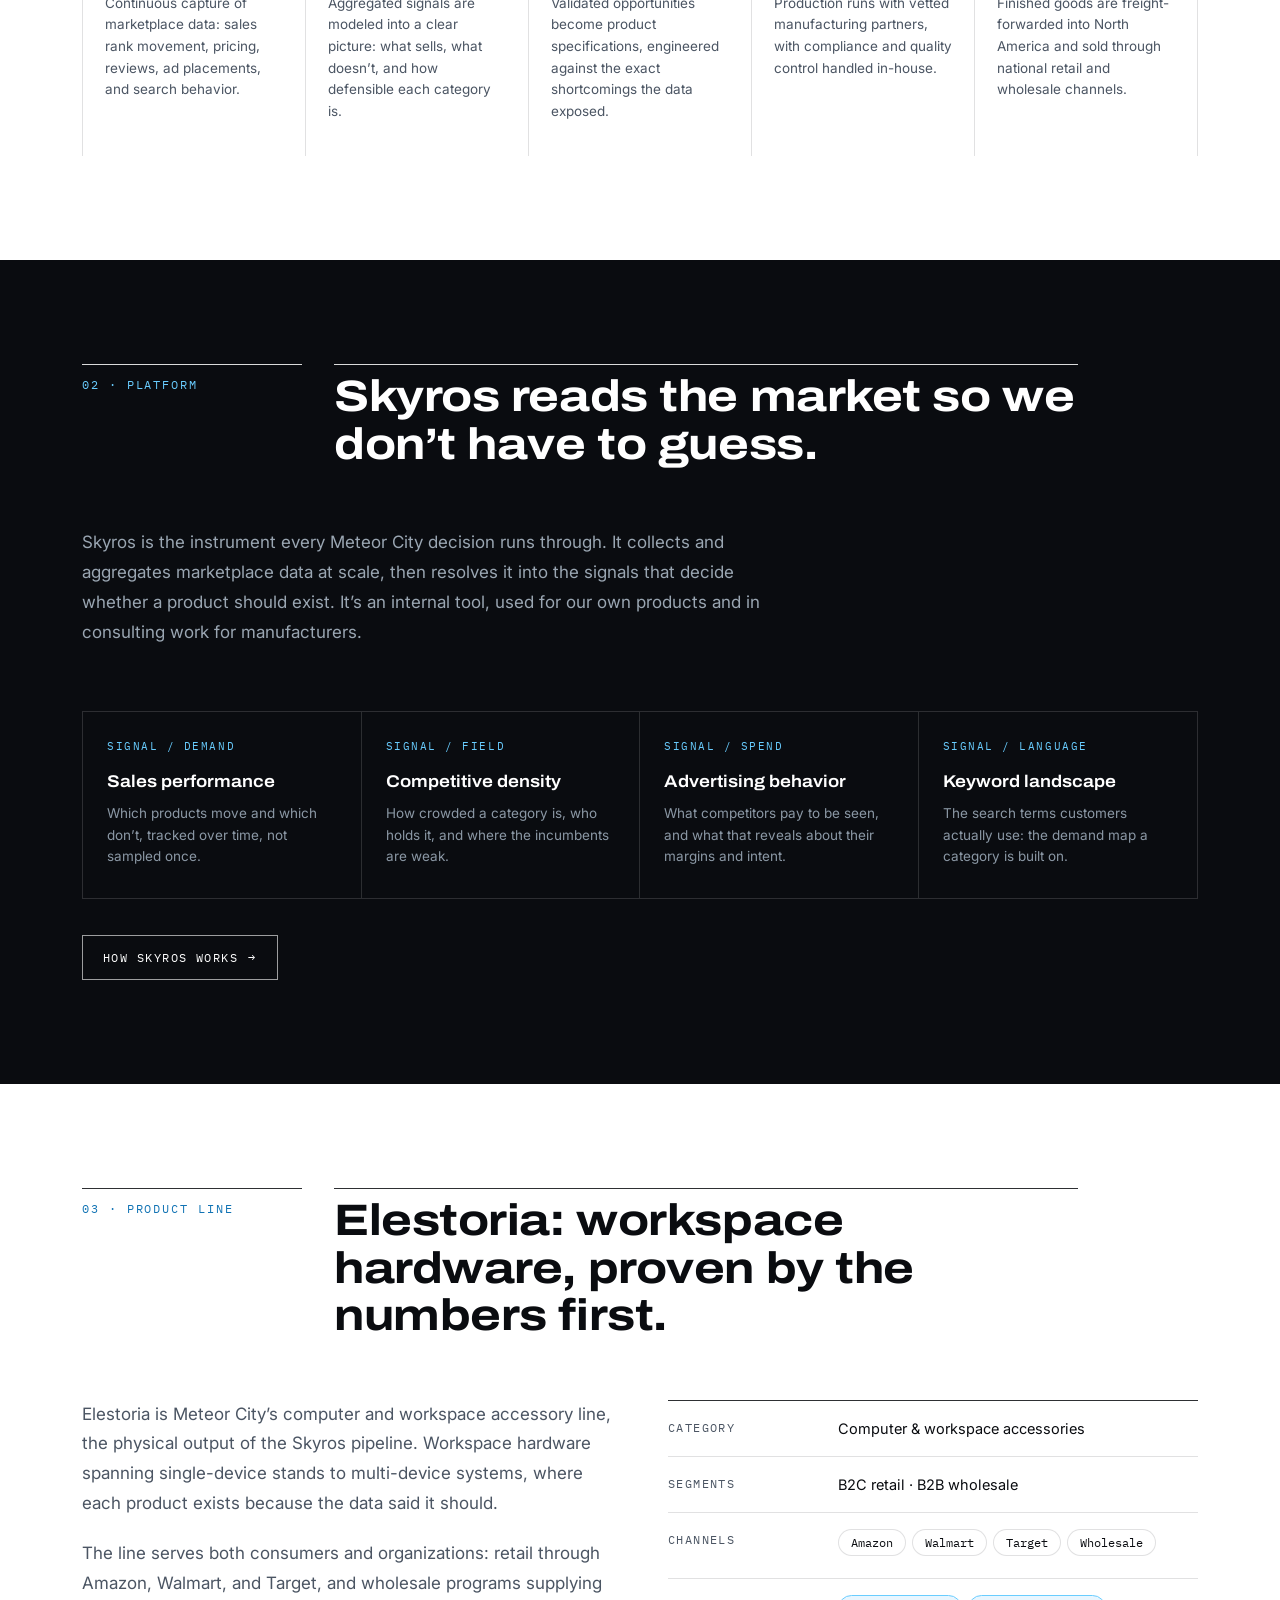
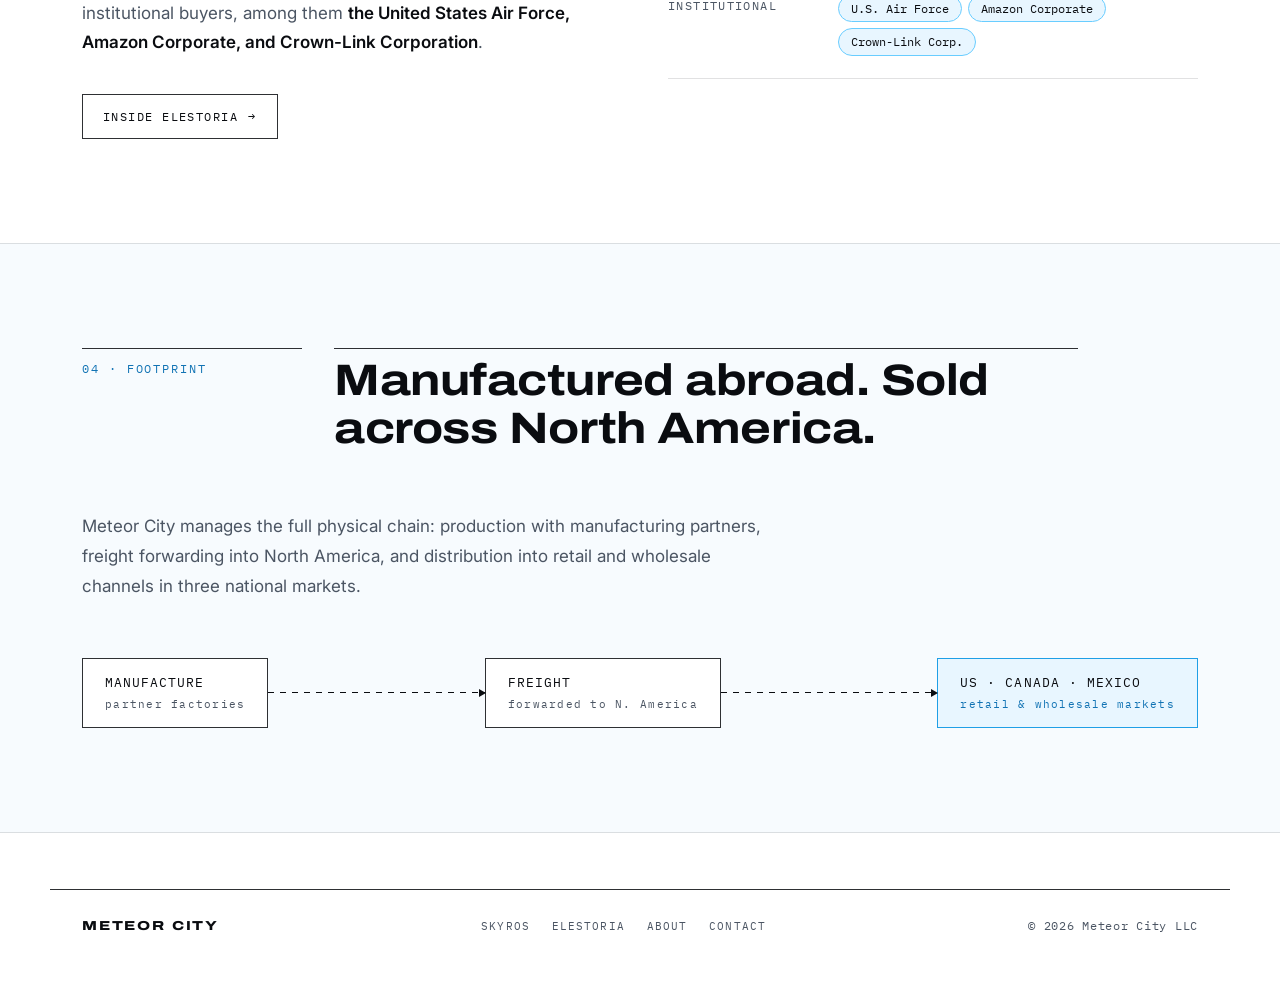
==== commit 89107bb1: "Real meteor logo, palette-matched: tail 69cdff, crater 1173b4; PNG favicon, header mark, touch icon," ====
--- a/index.html
+++ b/index.html
@@ -8,7 +8,7 @@
 <link rel="preconnect" href="https://fonts.googleapis.com">
 <link rel="preconnect" href="https://fonts.gstatic.com" crossorigin>
 <link href="https://fonts.googleapis.com/css2?family=Archivo:wdth,wght@62..125,100..900&family=IBM+Plex+Mono:wght@400;500&family=Inter:wght@400;450;500;600&display=swap" rel="stylesheet">
-<link rel="icon" href="favicon.svg" type="image/svg+xml">
+<link rel="icon" href="favicon.png" type="image/png">
 <link rel="apple-touch-icon" href="apple-touch-icon.png">
 <meta name="theme-color" content="#ffffff">
 <link rel="canonical" href="https://meteor.city/">
@@ -60,7 +60,7 @@
 
 <header class="site">
   <div class="wrap nav">
-    <a href="index.html" class="wordmark"><svg class="mk" viewBox="0 0 64 64" width="18" height="18" aria-hidden="true"><path d="M33.9 32.3 L56 8 L27.4 24.9 Z" fill="#1f9fe6"/><circle cx="25" cy="40" r="13" fill="#69cdff"/></svg>Meteor City</a>
+    <a href="index.html" class="wordmark"><img class="mk" src="assets/mark.png" width="18" height="18" alt="">Meteor City</a>
     <button class="menu-btn" aria-expanded="false" aria-controls="nav-links">Menu</button>
     <nav class="links" id="nav-links" aria-label="Site">
       <a href="index.html" class="active">Home</a>
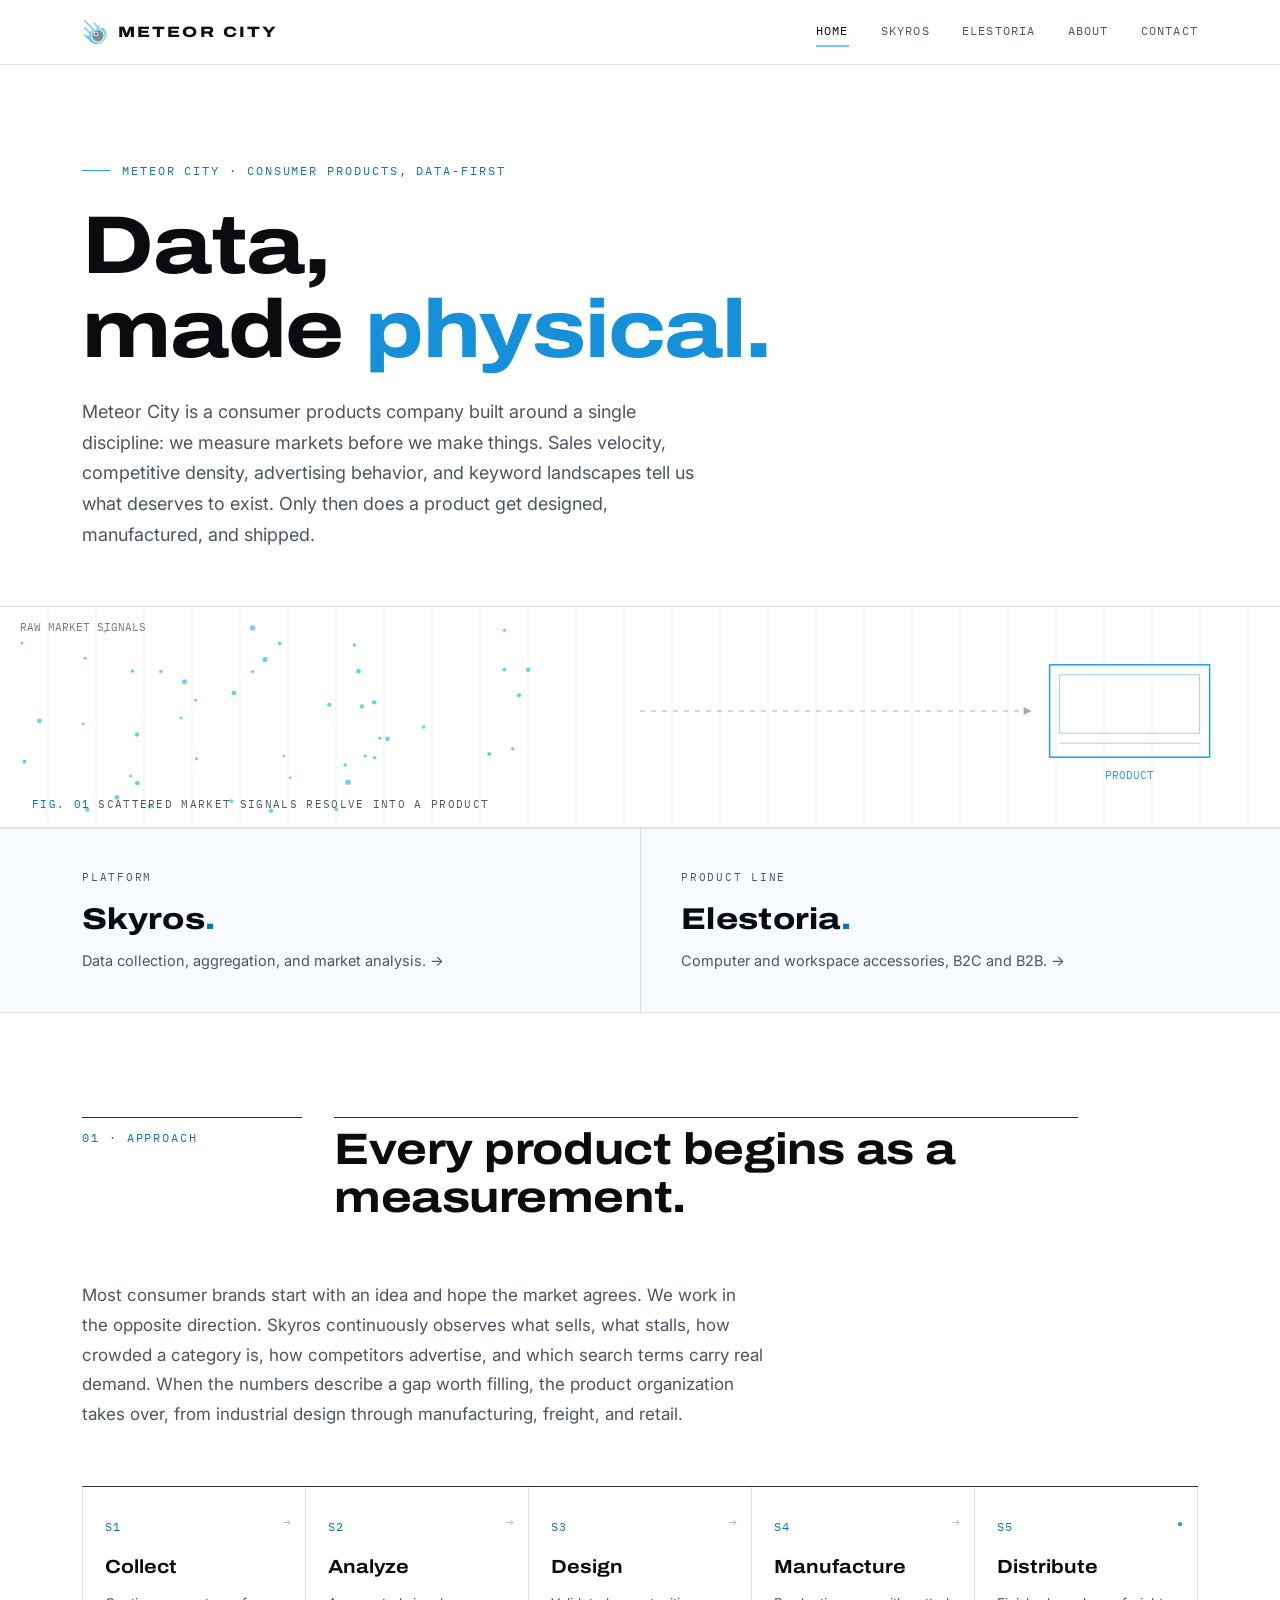
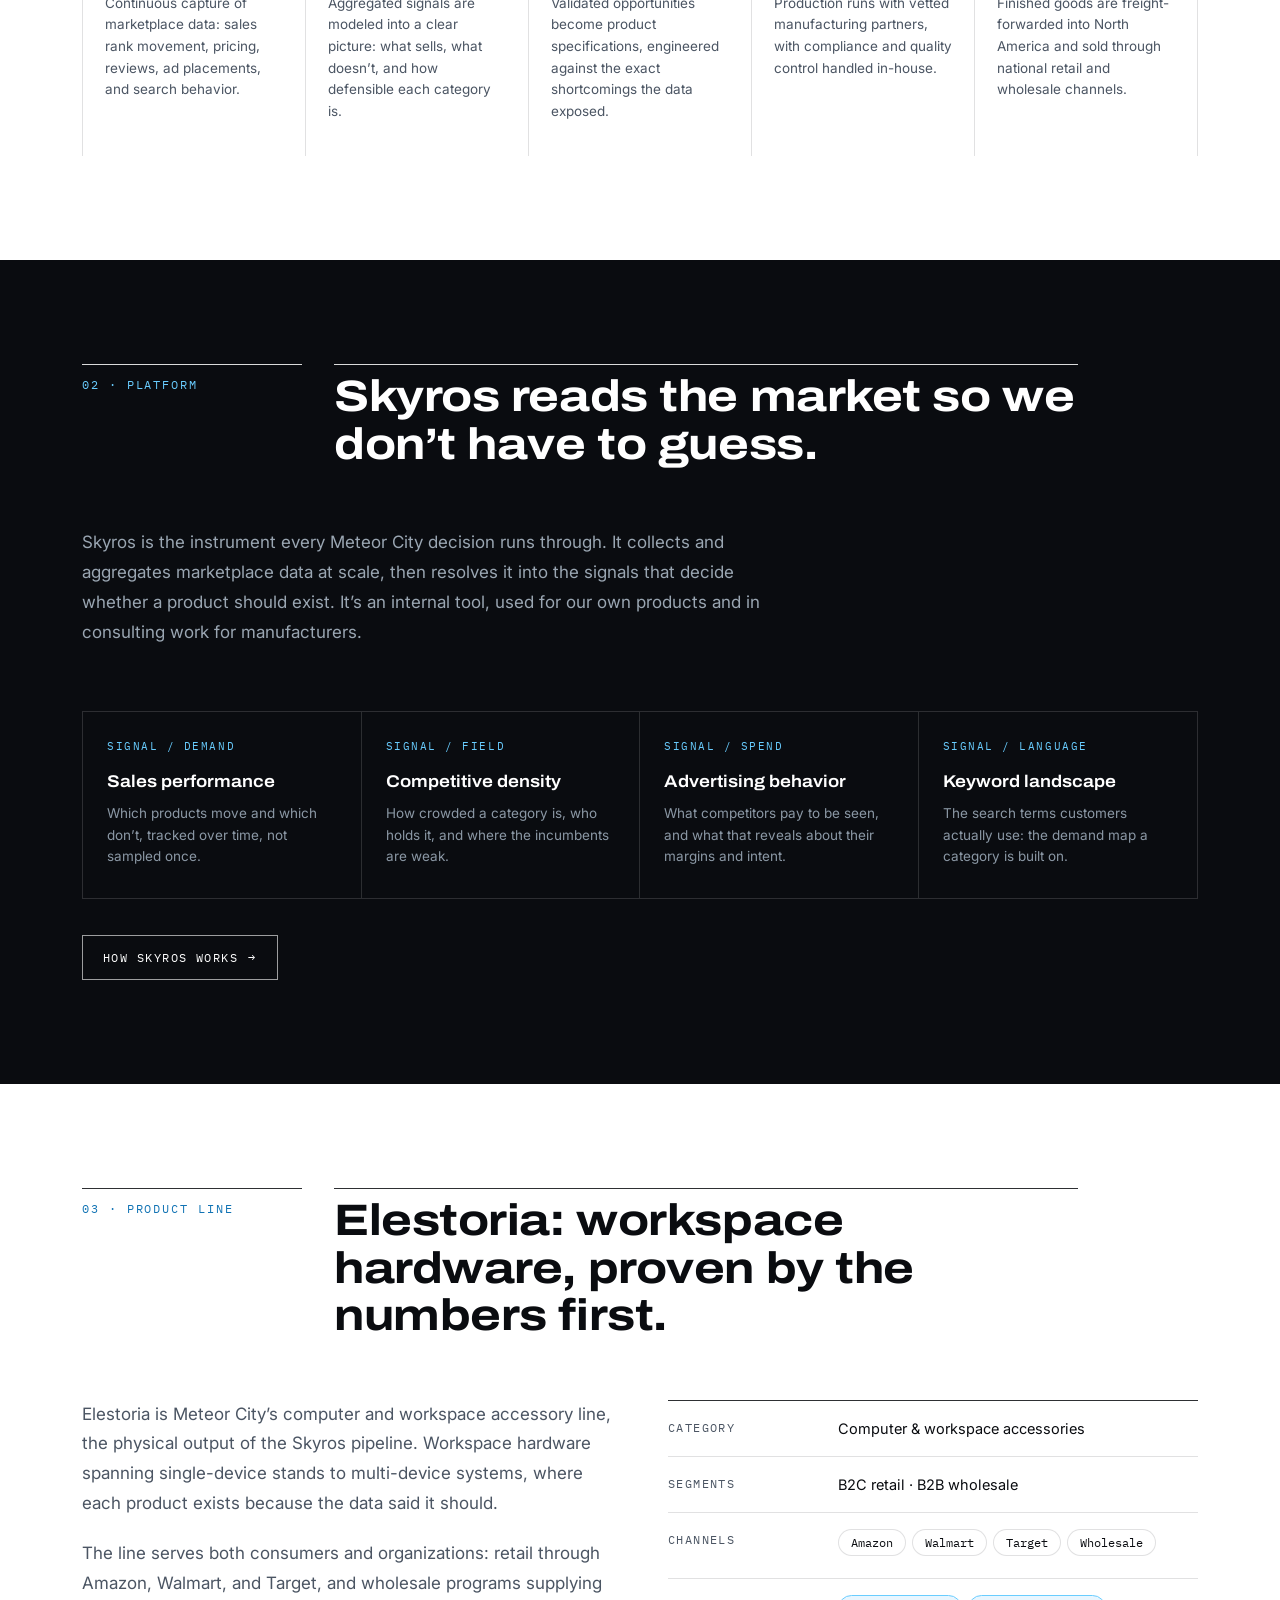
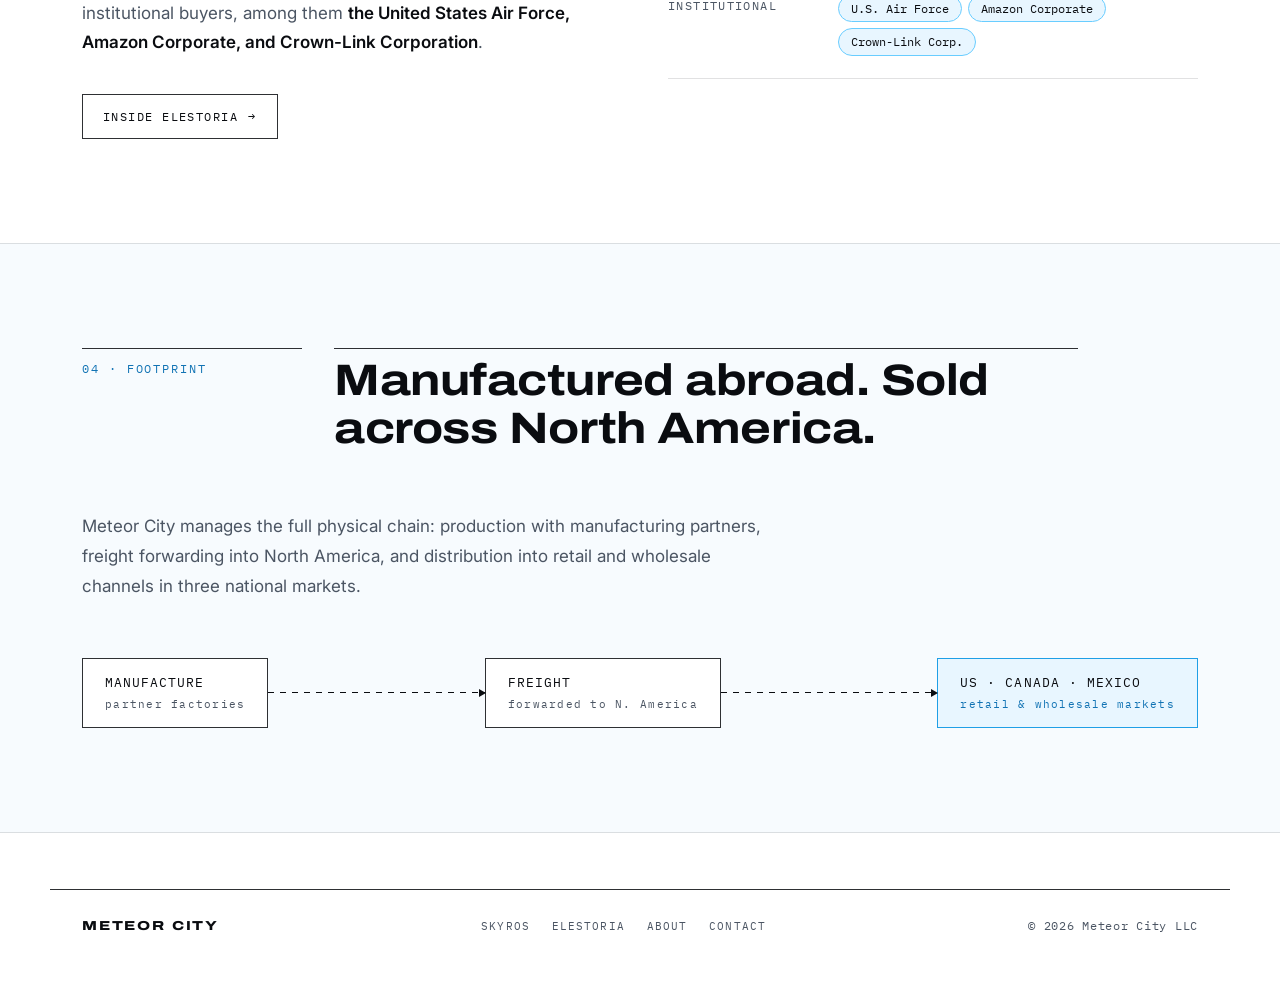
==== commit 2b3b77c2: "Header mark 26px; wordmark and Home link to / for clean URLs" ====
--- a/index.html
+++ b/index.html
@@ -60,7 +60,7 @@
 
 <header class="site">
   <div class="wrap nav">
-    <a href="index.html" class="wordmark"><img class="mk" src="assets/mark.png" width="18" height="18" alt="">Meteor City</a>
+    <a href="/" class="wordmark"><img class="mk" src="assets/mark.png" width="26" height="26" alt="">Meteor City</a>
     <button class="menu-btn" aria-expanded="false" aria-controls="nav-links">Menu</button>
     <nav class="links" id="nav-links" aria-label="Site">
       <a href="index.html" class="active">Home</a>
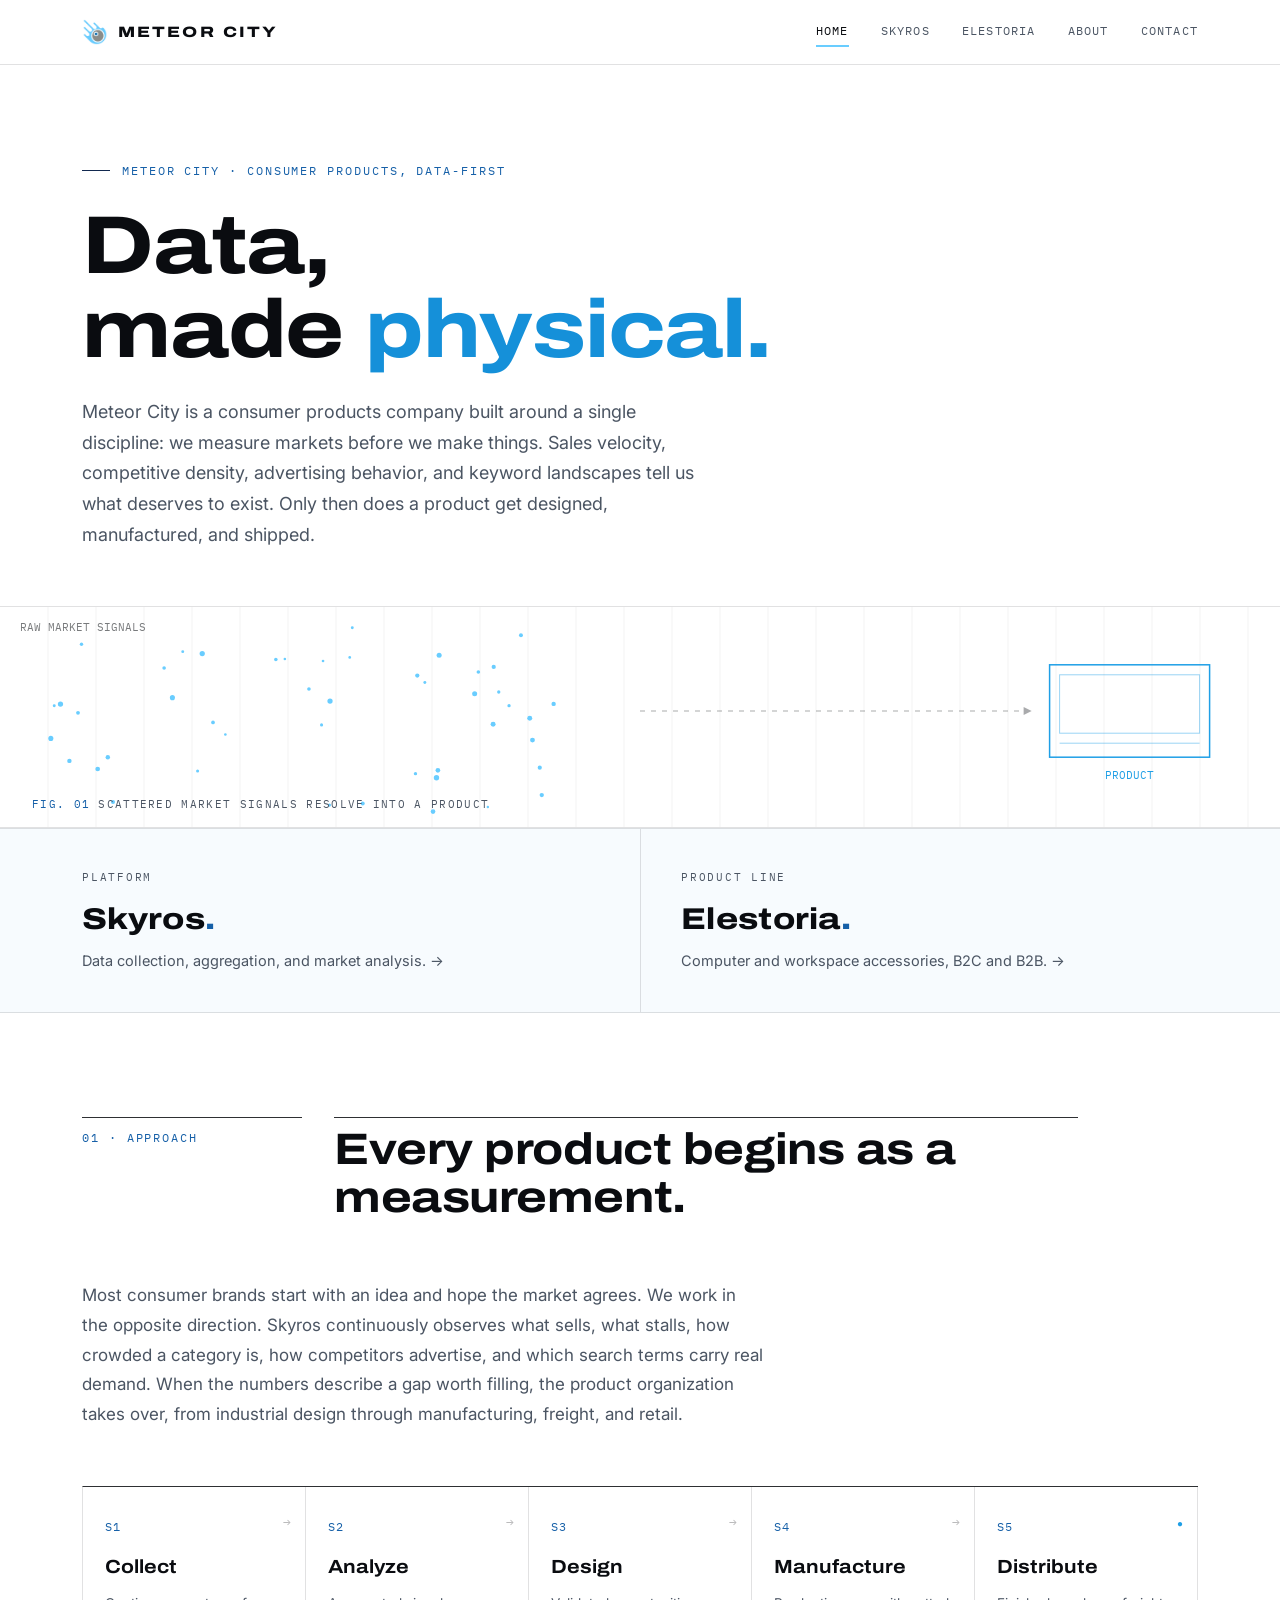
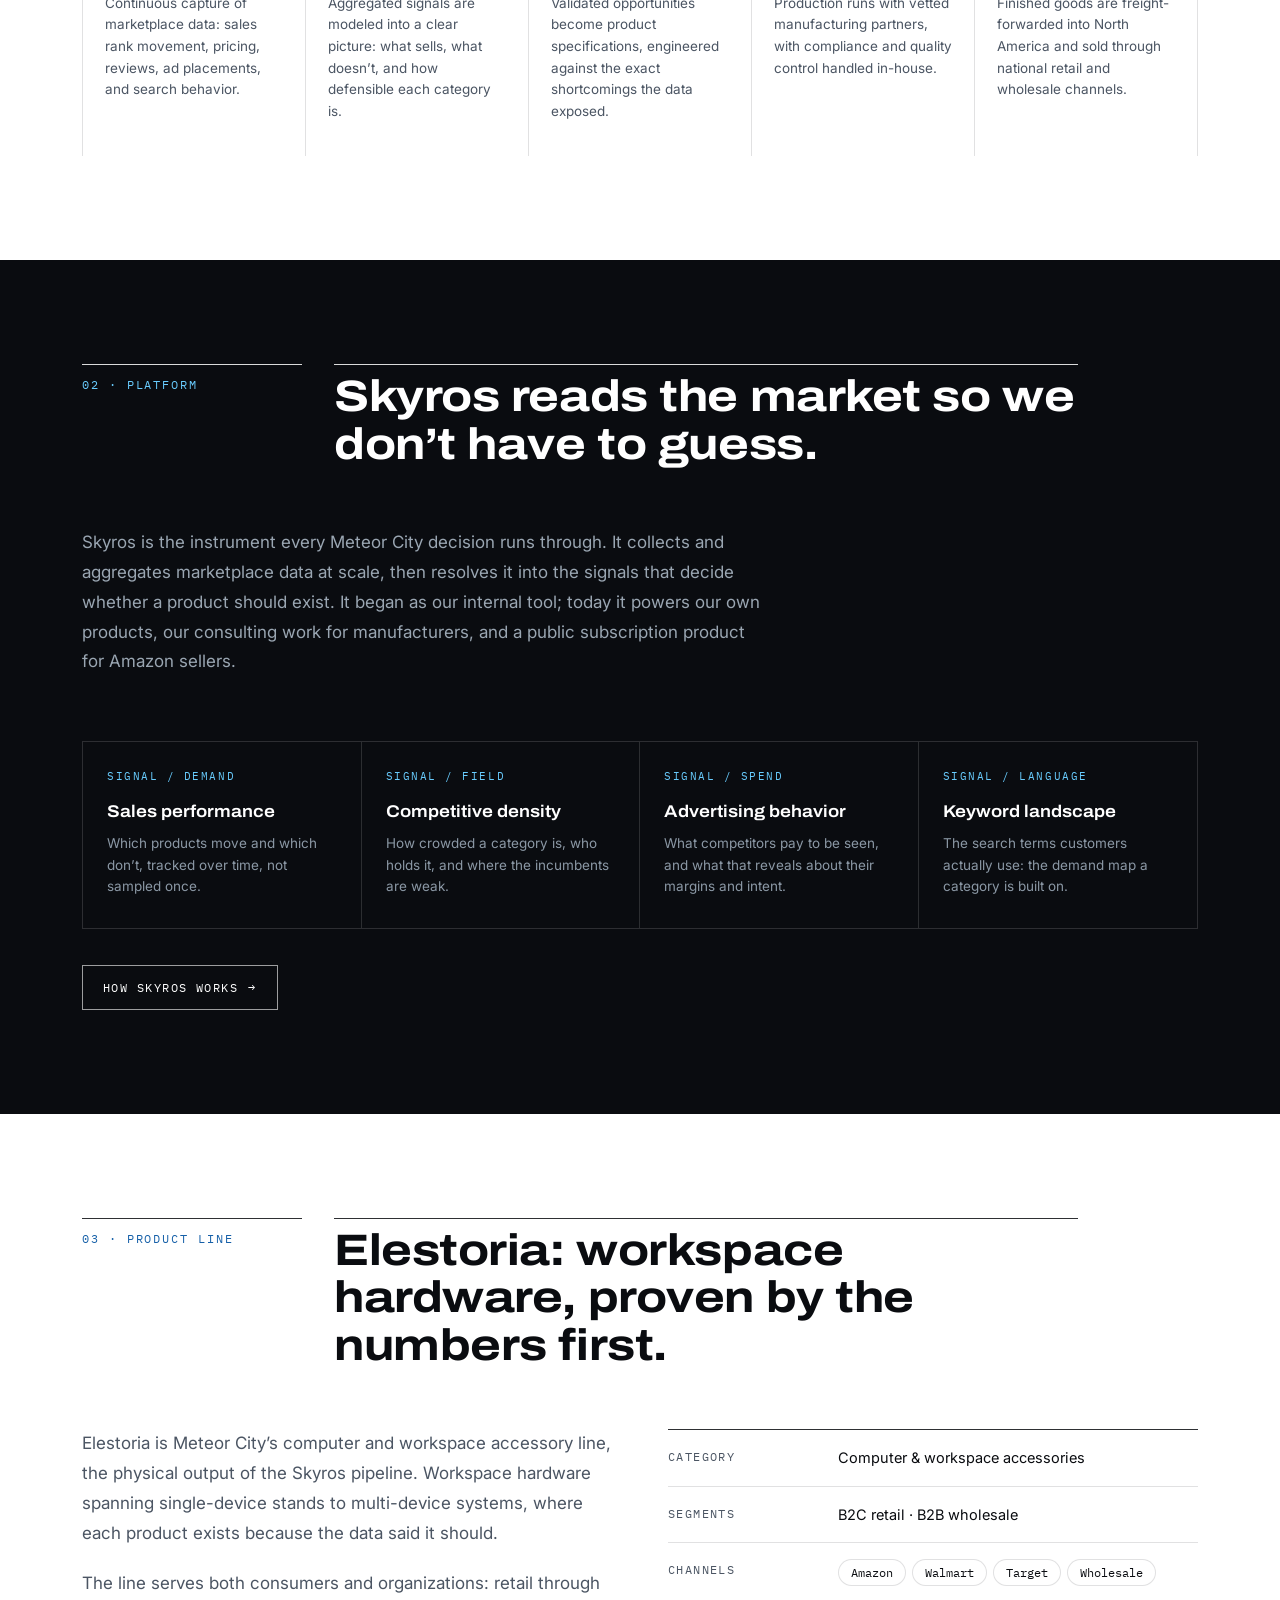
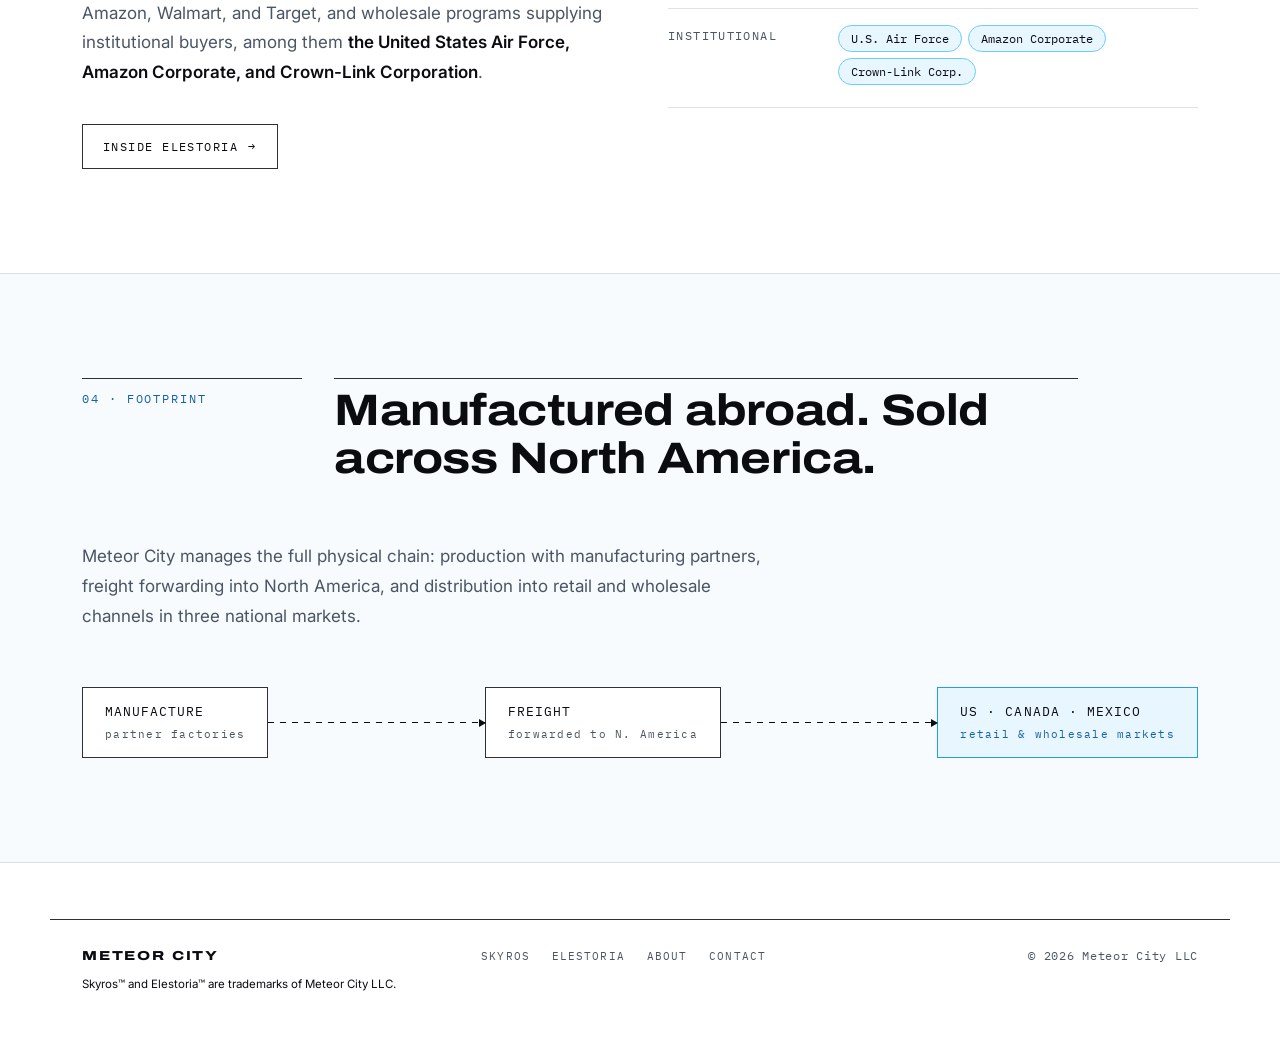
==== commit 6e0b2f93: "Reframe Skyros as internal-first + public product; add Skyros for sellers section; trademark footer" ====
--- a/index.html
+++ b/index.html
@@ -124,7 +124,7 @@
         <p class="sec-label">02 · Platform</p>
         <h2>Skyros reads the market so we don’t have to guess.</h2>
       </div>
-      <p class="prose reveal">Skyros is the instrument every Meteor City decision runs through. It collects and aggregates marketplace data at scale, then resolves it into the signals that decide whether a product should exist. It’s an internal tool, used for our own products and in consulting work for manufacturers.</p>
+      <p class="prose reveal">Skyros is the instrument every Meteor City decision runs through. It collects and aggregates marketplace data at scale, then resolves it into the signals that decide whether a product should exist. It began as our internal tool; today it powers our own products, our consulting work for manufacturers, and a public subscription product for Amazon sellers.</p>
       <div class="signal-grid reveal">
         <div class="signal"><p class="tag">Signal / Demand</p><h3>Sales performance</h3><p>Which products move and which don’t, tracked over time, not sampled once.</p></div>
         <div class="signal"><p class="tag">Signal / Field</p><h3>Competitive density</h3><p>How crowded a category is, who holds it, and where the incumbents are weak.</p></div>
@@ -182,6 +182,7 @@
     <nav aria-label="Footer"><a href="skyros.html">Skyros</a><a href="elestoria.html">Elestoria</a><a href="about.html">About</a><a href="contact.html">Contact</a></nav>
     <span class="meta">© <span id="yr"></span> Meteor City LLC</span>
   </div>
+    <div class="wrap"><p class="meta" style="margin:8px 0 0;font-size:11.5px">Skyros™ and Elestoria™ are trademarks of Meteor City LLC.</p></div>
 </footer>
 
 <script src="site.js"></script>
--- a/styles.css
+++ b/styles.css
@@ -1,8 +1,8 @@
 /* Meteor City | shared design system
-   Palette: white #fff · paper #f7fbfe · ink #0a0c10 · sky #69cdff · sky-deep #1f9fe6 */
+   Palette: white #fff · paper #f7fbfe · ink #0a0c10 · sky #69cdff · sky-deep #12294f (night navy) */
 :root{
   --white:#ffffff; --paper:#f7fbfe; --ink:#0a0c10; --ink-soft:#4b5563;
-  --sky:#69cdff; --sky-deep:#1f9fe6; --sky-text:#1173b4; --sky-accent:#1590d9; --sky-tint:#e8f6ff;
+  --sky:#69cdff; --sky-deep:#12294f; /* night navy, aligned with Skyros */ --sky-text:#1660a8; --sky-accent:#1590d9; --sky-tint:#e8f6ff;
   --line:rgba(10,12,16,.12); --line-strong:rgba(10,12,16,.85);
   --mono:'IBM Plex Mono',ui-monospace,monospace;
   --body:'Inter',system-ui,sans-serif;
@@ -57,7 +57,7 @@
 .prose{max-width:62ch;color:var(--ink-soft);font-size:17px;line-height:1.75}
 .prose+.prose{margin-top:1.2em}
 .prose strong{color:var(--ink);font-weight:600}
-.prose a{color:var(--sky-text);border-bottom:1px solid rgba(17,115,180,.4)}
+.prose a{color:var(--sky-text);border-bottom:1px solid rgba(22,96,168,.45)}
 .prose a:hover{border-bottom-color:var(--sky-text)}
 .fig-cap{font-family:var(--mono);font-size:11px;letter-spacing:.12em;text-transform:uppercase;color:var(--ink-soft);display:flex;gap:8px;align-items:center;margin-top:12px}
 .fig-cap em{font-style:normal;color:var(--sky-text)}
@@ -91,7 +91,7 @@
 .stage h3{font-family:var(--display);font-variation-settings:'wdth' 112;font-weight:680;font-size:19px;margin:14px 0 10px}
 .stage p{font-size:13.5px;line-height:1.6;color:var(--ink-soft)}
 .stage::after{content:"→";position:absolute;top:26px;right:14px;font-family:var(--mono);font-size:13px;color:rgba(10,12,16,.28)}
-.stage:last-child::after{content:"●";color:var(--sky-deep);font-size:10px;top:29px}
+.stage:last-child::after{content:"●";color:#1f9fe6;font-size:10px;top:29px}
 @media(max-width:980px){
   .pipeline{grid-template-columns:1fr;border-left:none;border-top:none}
   .stage{border-right:none;border-top:1px solid var(--line);display:grid;grid-template-columns:64px 1fr;gap:0 8px;padding:22px 4px}
@@ -156,7 +156,7 @@
 .route .node small{color:var(--ink-soft)}
 .route .link{flex:1;min-width:40px;height:1px;background:repeating-linear-gradient(90deg,var(--ink) 0 6px,transparent 6px 12px);position:relative}
 .route .link::after{content:"";position:absolute;right:-1px;top:-3.5px;border-left:7px solid var(--ink);border-top:4px solid transparent;border-bottom:4px solid transparent}
-.route .markets{border:1px solid var(--sky-deep);background:var(--sky-tint);padding:14px 22px;font-size:13px;letter-spacing:.08em;text-transform:uppercase}
+.route .markets{border:1px solid #1f9fe6;background:var(--sky-tint);padding:14px 22px;font-size:13px;letter-spacing:.08em;text-transform:uppercase}
 .route .markets small{color:var(--sky-text)}
 @media(max-width:700px){
   .route{flex-direction:column;align-items:stretch}
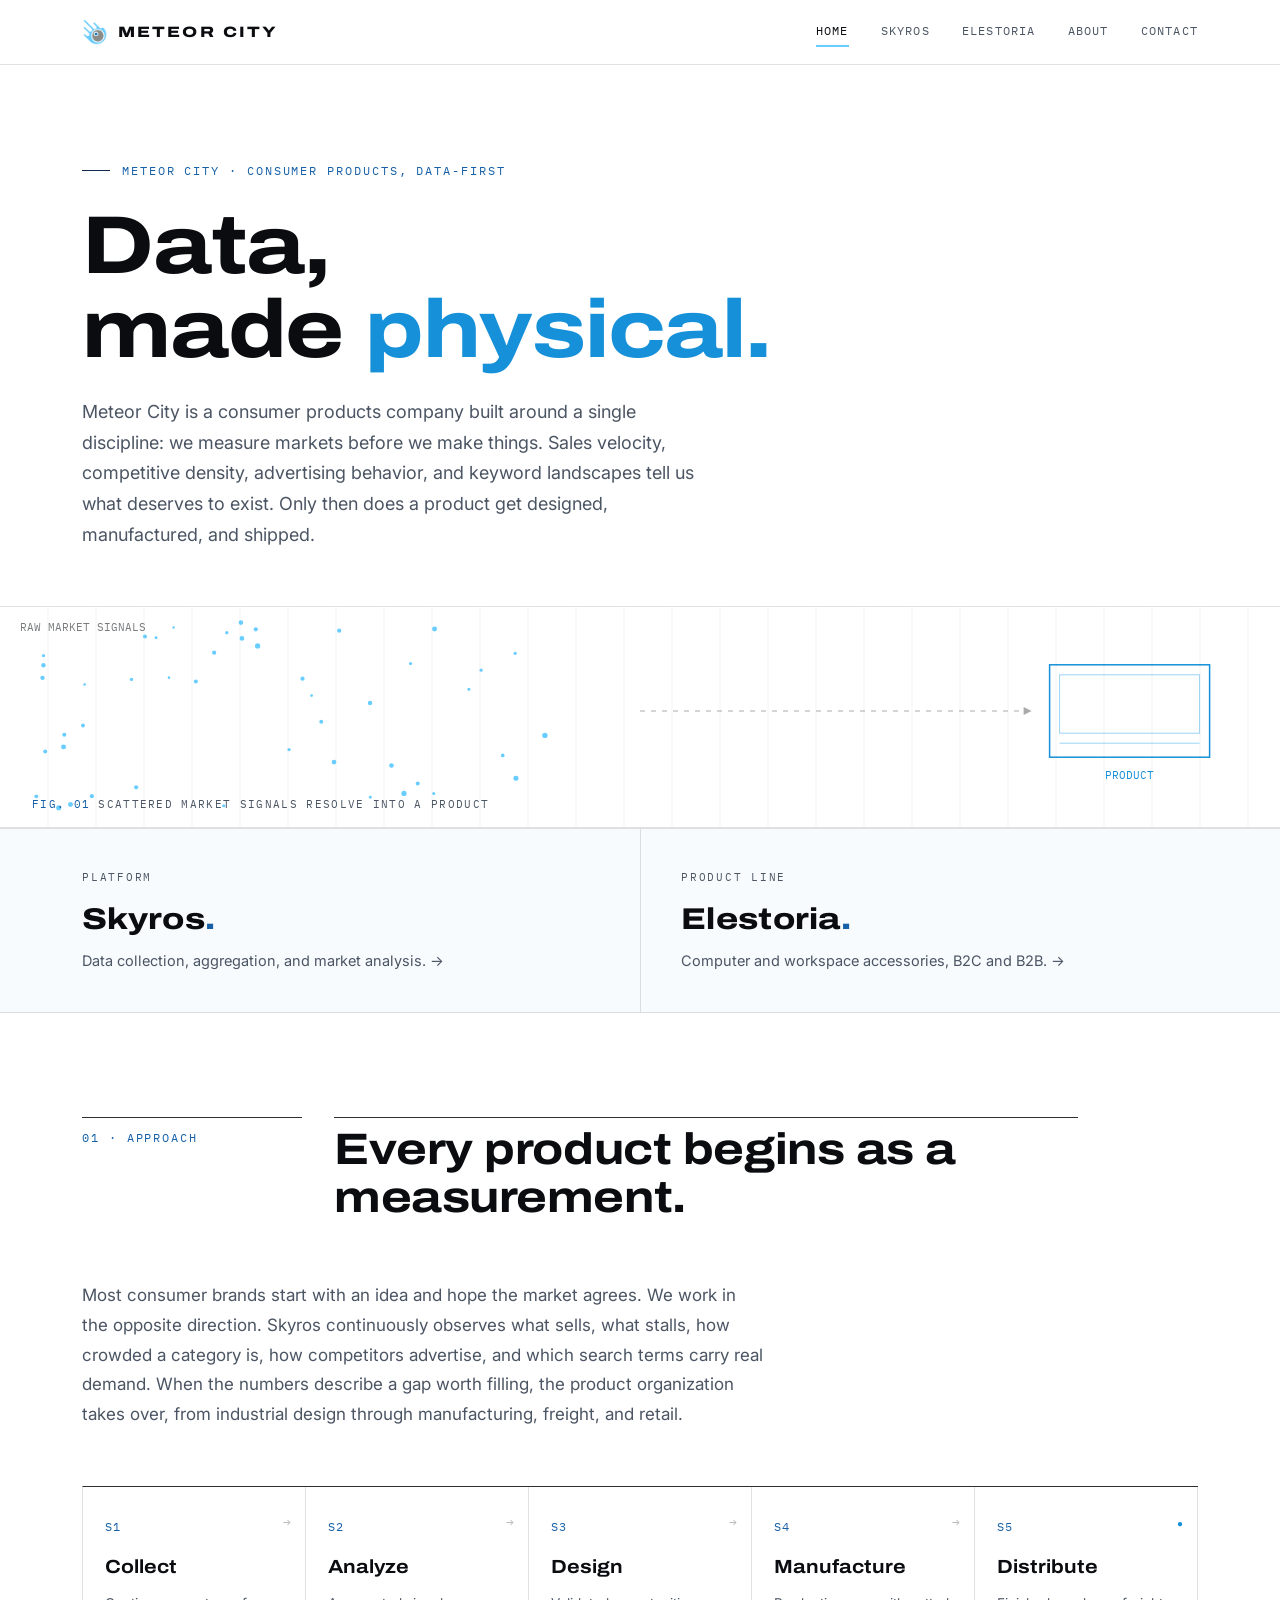
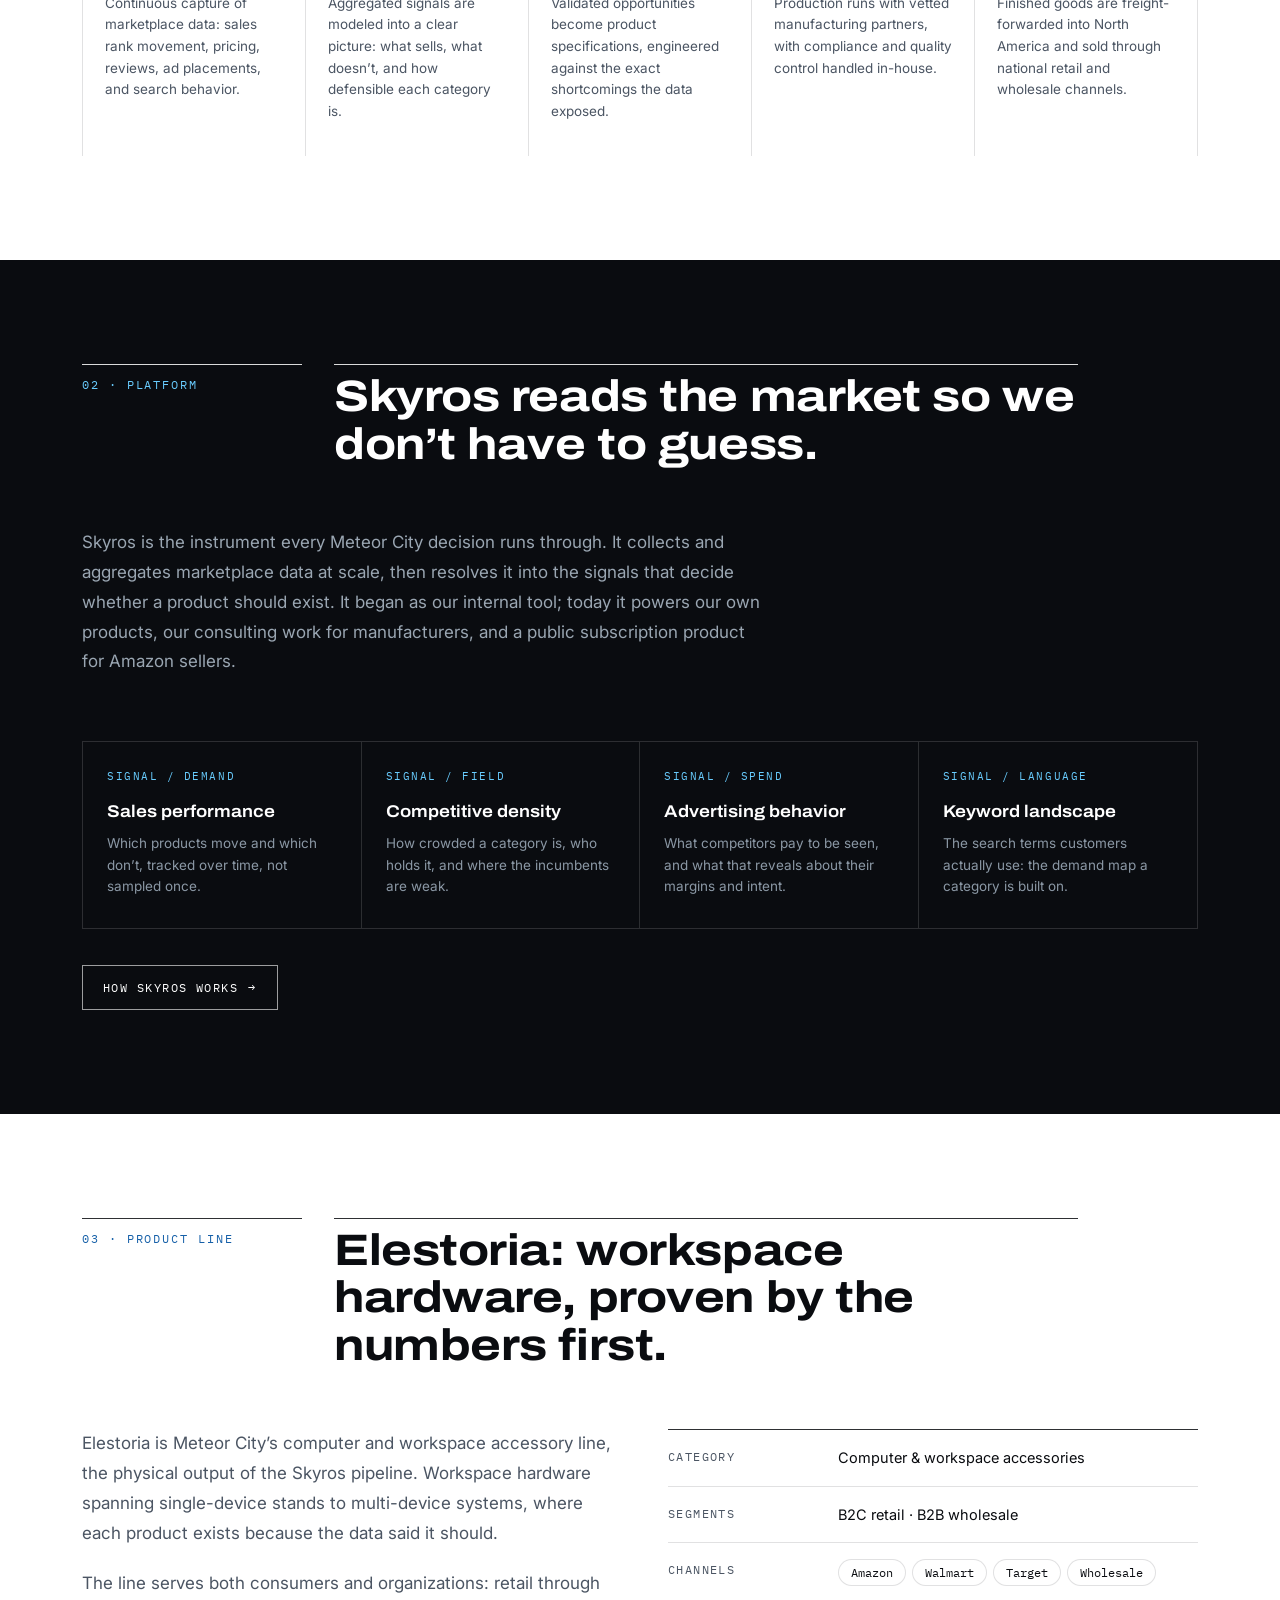
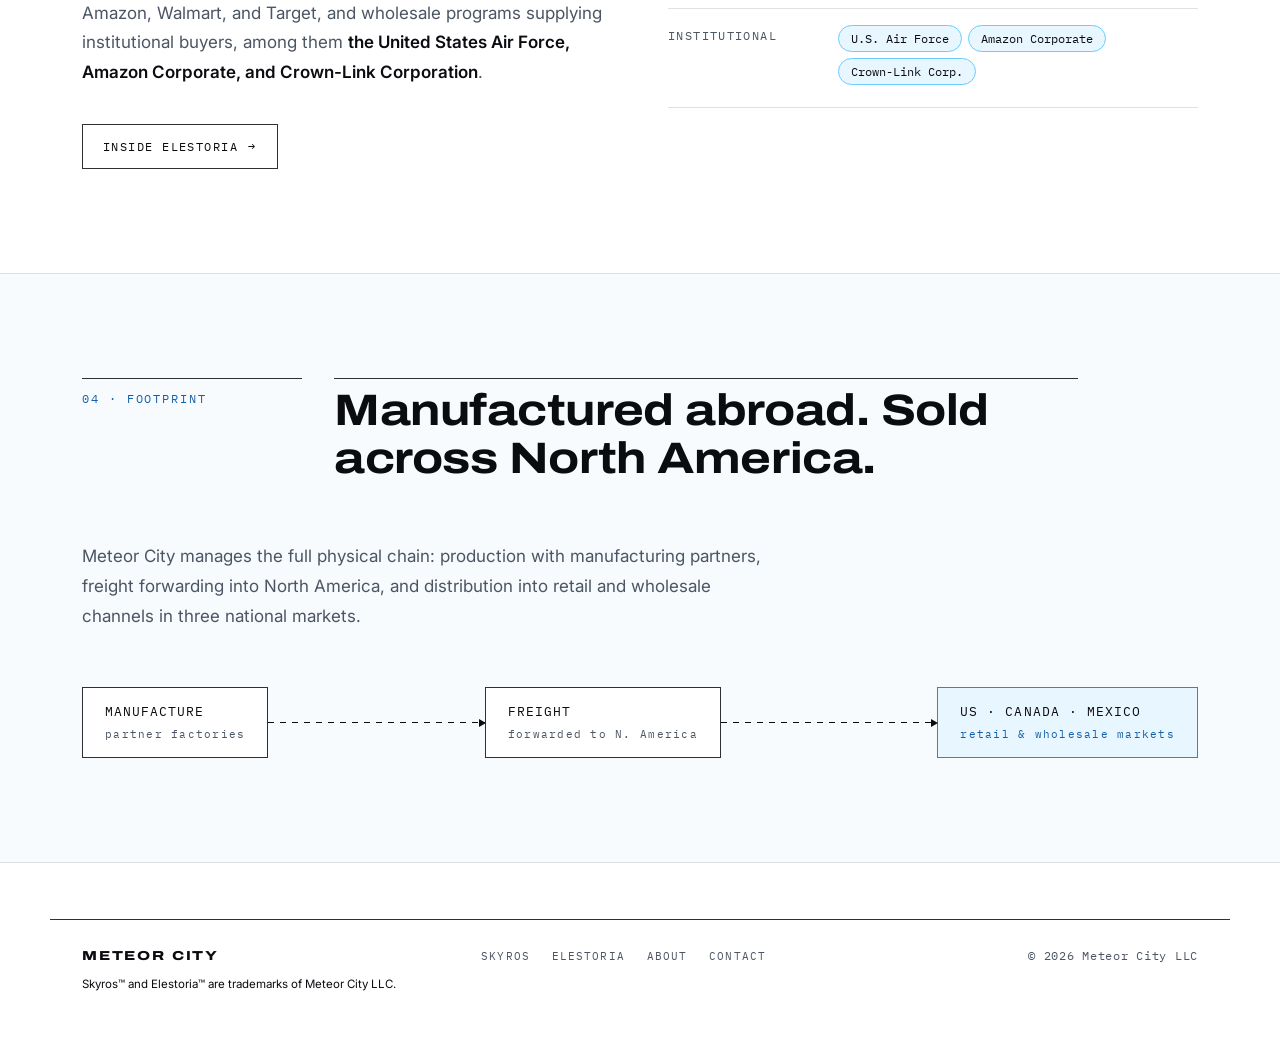
==== commit 4c507ae3: "Align palette + Skyros reframe + product mark; final Skyros.ai linkage" ====
--- a/index.html
+++ b/index.html
@@ -192,7 +192,7 @@
     const cv = document.getElementById('flow');
     const ctx = cv.getContext('2d');
     const reduced = window.matchMedia('(prefers-reduced-motion: reduce)').matches;
-    const SKY='#69cdff', DEEP='#1f9fe6', INK='rgba(10,12,16,';
+    const SKY='#69cdff', DEEP='#1590d9', INK='rgba(10,12,16,';
     let W,H,dpr,box,slots,pts=[],running=false;
 
     function perim(f){
--- a/styles.css
+++ b/styles.css
@@ -91,7 +91,7 @@
 .stage h3{font-family:var(--display);font-variation-settings:'wdth' 112;font-weight:680;font-size:19px;margin:14px 0 10px}
 .stage p{font-size:13.5px;line-height:1.6;color:var(--ink-soft)}
 .stage::after{content:"→";position:absolute;top:26px;right:14px;font-family:var(--mono);font-size:13px;color:rgba(10,12,16,.28)}
-.stage:last-child::after{content:"●";color:#1f9fe6;font-size:10px;top:29px}
+.stage:last-child::after{content:"●";color:#1590d9;font-size:10px;top:29px}
 @media(max-width:980px){
   .pipeline{grid-template-columns:1fr;border-left:none;border-top:none}
   .stage{border-right:none;border-top:1px solid var(--line);display:grid;grid-template-columns:64px 1fr;gap:0 8px;padding:22px 4px}
@@ -156,7 +156,7 @@
 .route .node small{color:var(--ink-soft)}
 .route .link{flex:1;min-width:40px;height:1px;background:repeating-linear-gradient(90deg,var(--ink) 0 6px,transparent 6px 12px);position:relative}
 .route .link::after{content:"";position:absolute;right:-1px;top:-3.5px;border-left:7px solid var(--ink);border-top:4px solid transparent;border-bottom:4px solid transparent}
-.route .markets{border:1px solid #1f9fe6;background:var(--sky-tint);padding:14px 22px;font-size:13px;letter-spacing:.08em;text-transform:uppercase}
+.route .markets{border:1px solid #1590d9;background:var(--sky-tint);padding:14px 22px;font-size:13px;letter-spacing:.08em;text-transform:uppercase}
 .route .markets small{color:var(--sky-text)}
 @media(max-width:700px){
   .route{flex-direction:column;align-items:stretch}
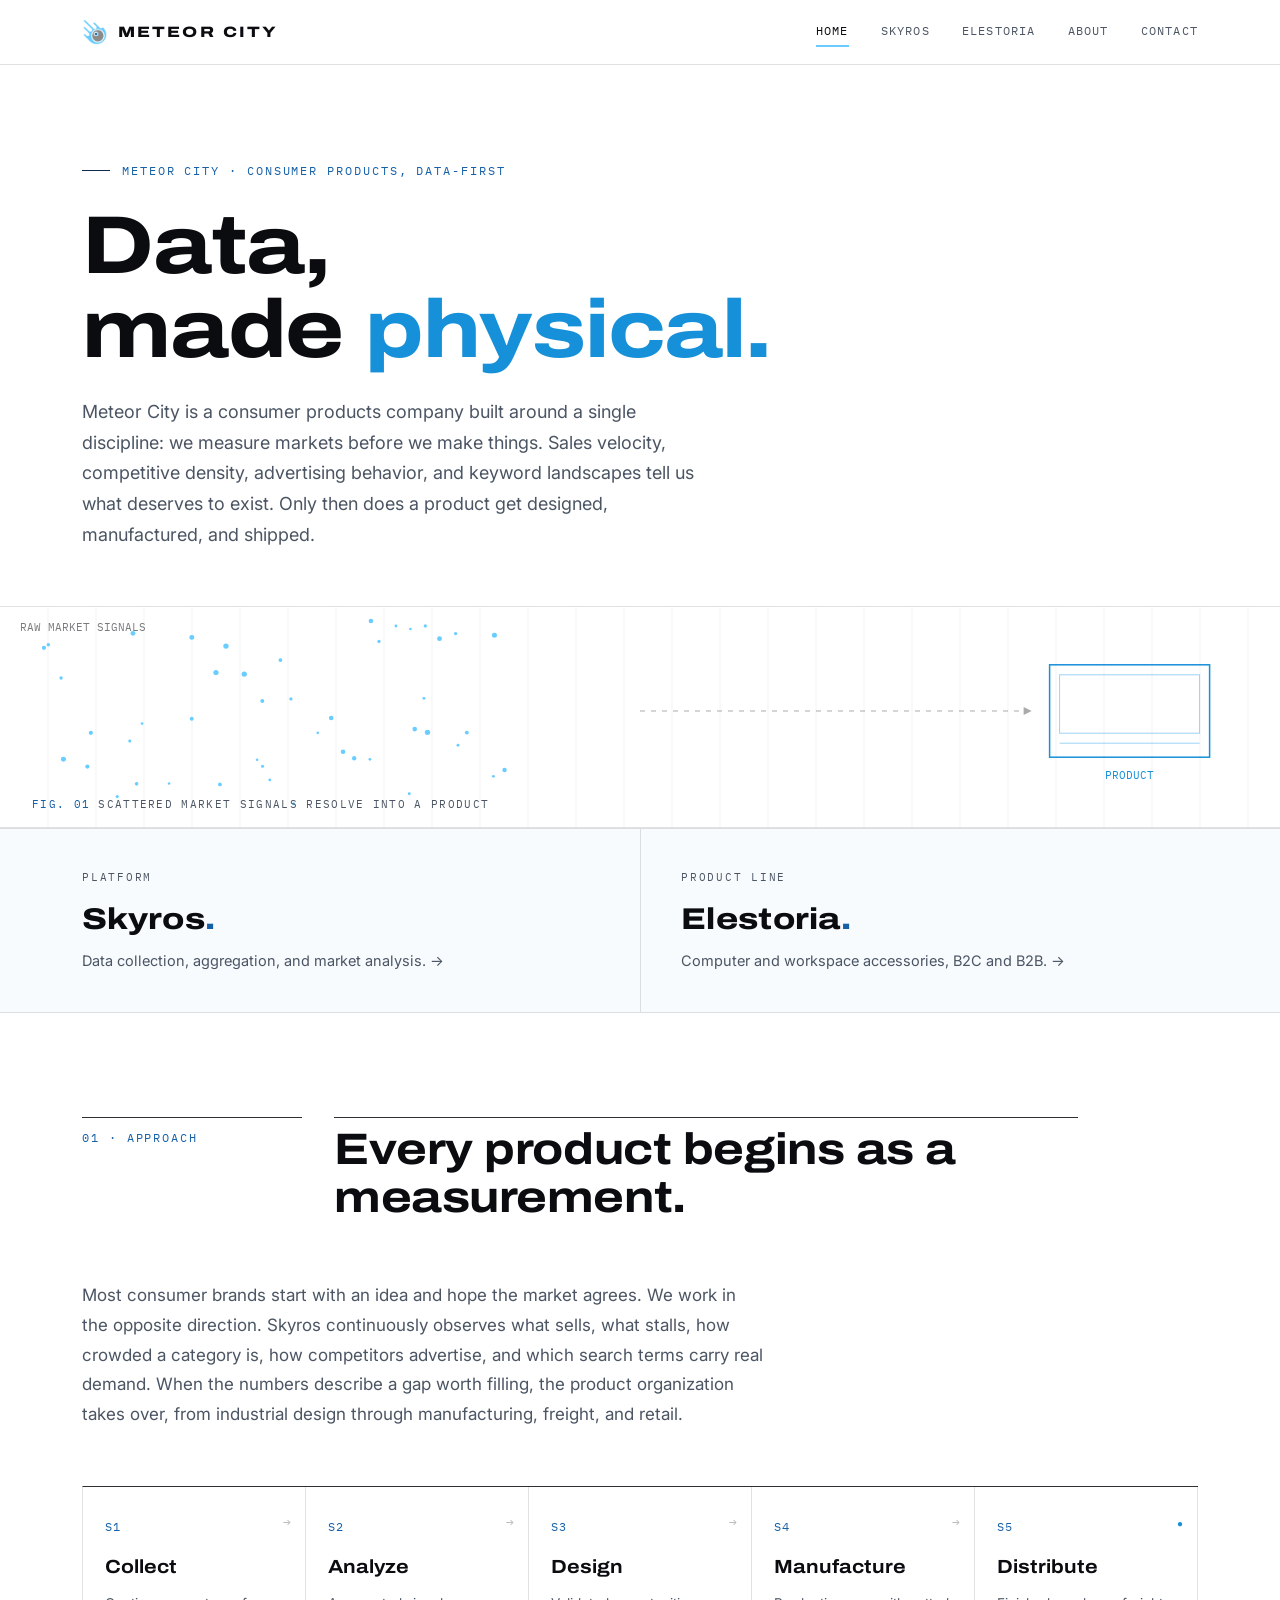
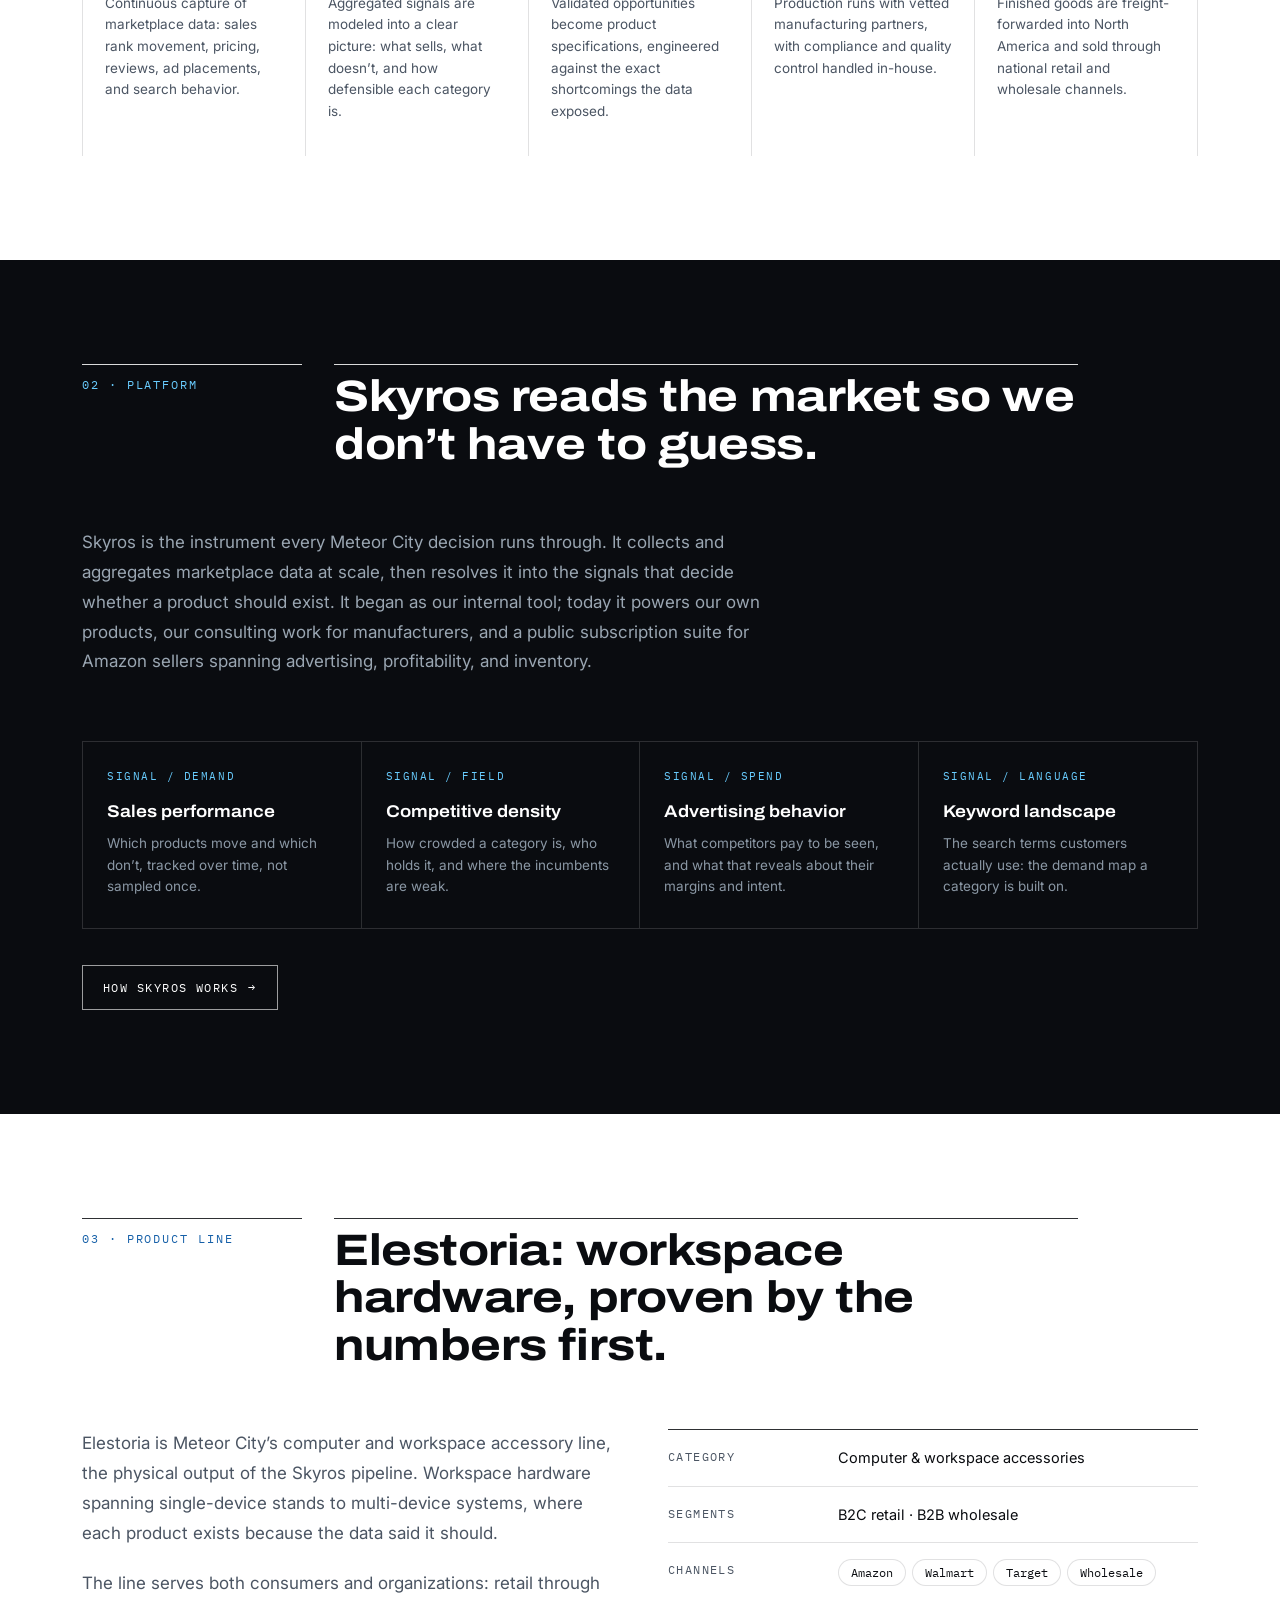
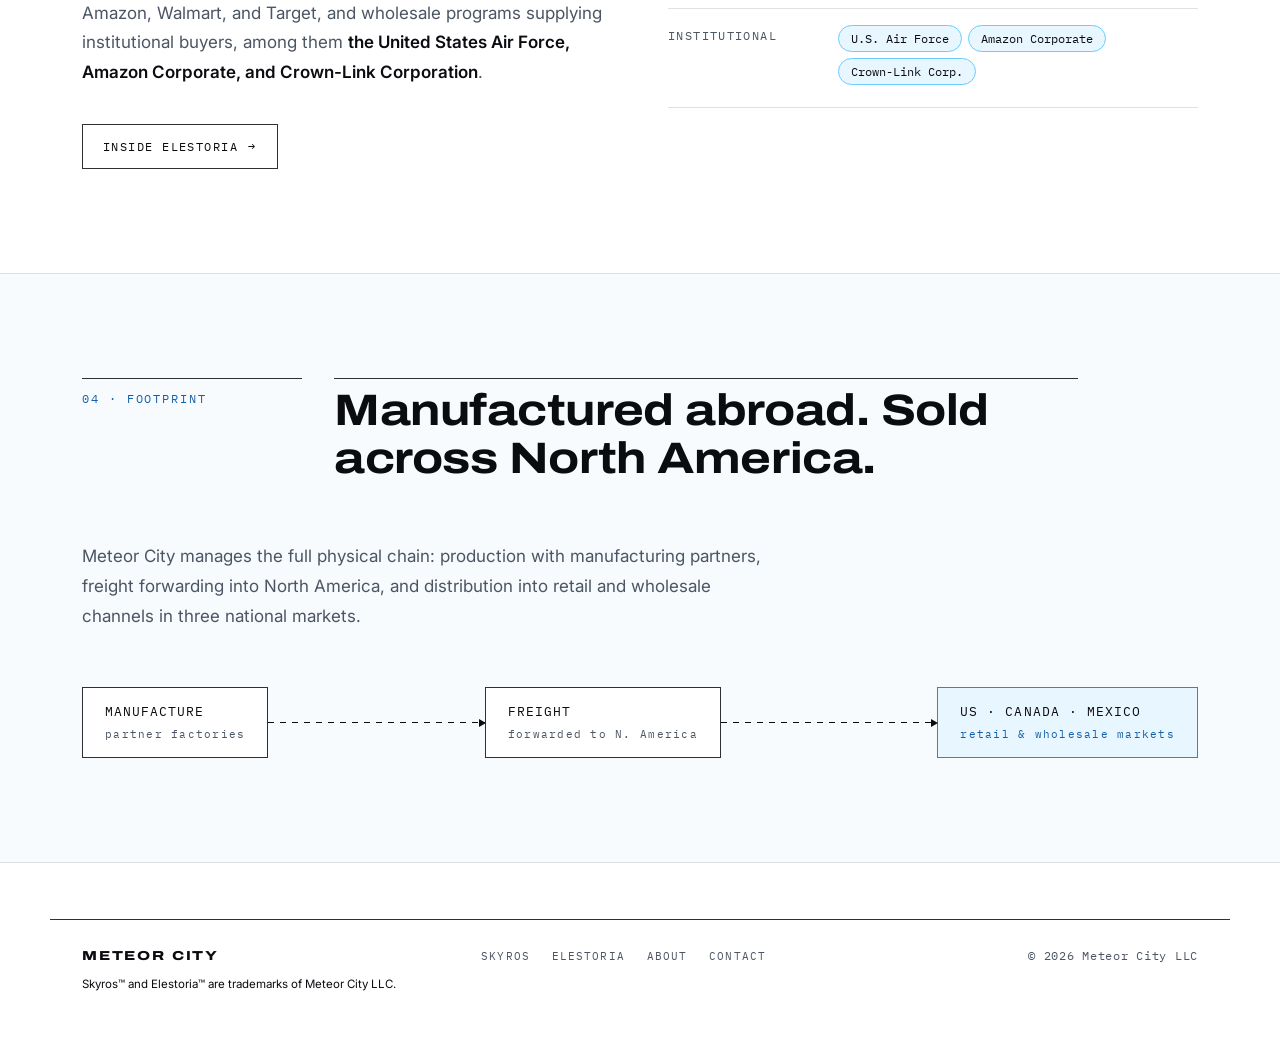
==== commit 207f60ff: "Skyros section: reflect full suite (PPC + profit + inventory)" ====
--- a/index.html
+++ b/index.html
@@ -124,7 +124,7 @@
         <p class="sec-label">02 · Platform</p>
         <h2>Skyros reads the market so we don’t have to guess.</h2>
       </div>
-      <p class="prose reveal">Skyros is the instrument every Meteor City decision runs through. It collects and aggregates marketplace data at scale, then resolves it into the signals that decide whether a product should exist. It began as our internal tool; today it powers our own products, our consulting work for manufacturers, and a public subscription product for Amazon sellers.</p>
+      <p class="prose reveal">Skyros is the instrument every Meteor City decision runs through. It collects and aggregates marketplace data at scale, then resolves it into the signals that decide whether a product should exist. It began as our internal tool; today it powers our own products, our consulting work for manufacturers, and a public subscription suite for Amazon sellers spanning advertising, profitability, and inventory.</p>
       <div class="signal-grid reveal">
         <div class="signal"><p class="tag">Signal / Demand</p><h3>Sales performance</h3><p>Which products move and which don’t, tracked over time, not sampled once.</p></div>
         <div class="signal"><p class="tag">Signal / Field</p><h3>Competitive density</h3><p>How crowded a category is, who holds it, and where the incumbents are weak.</p></div>
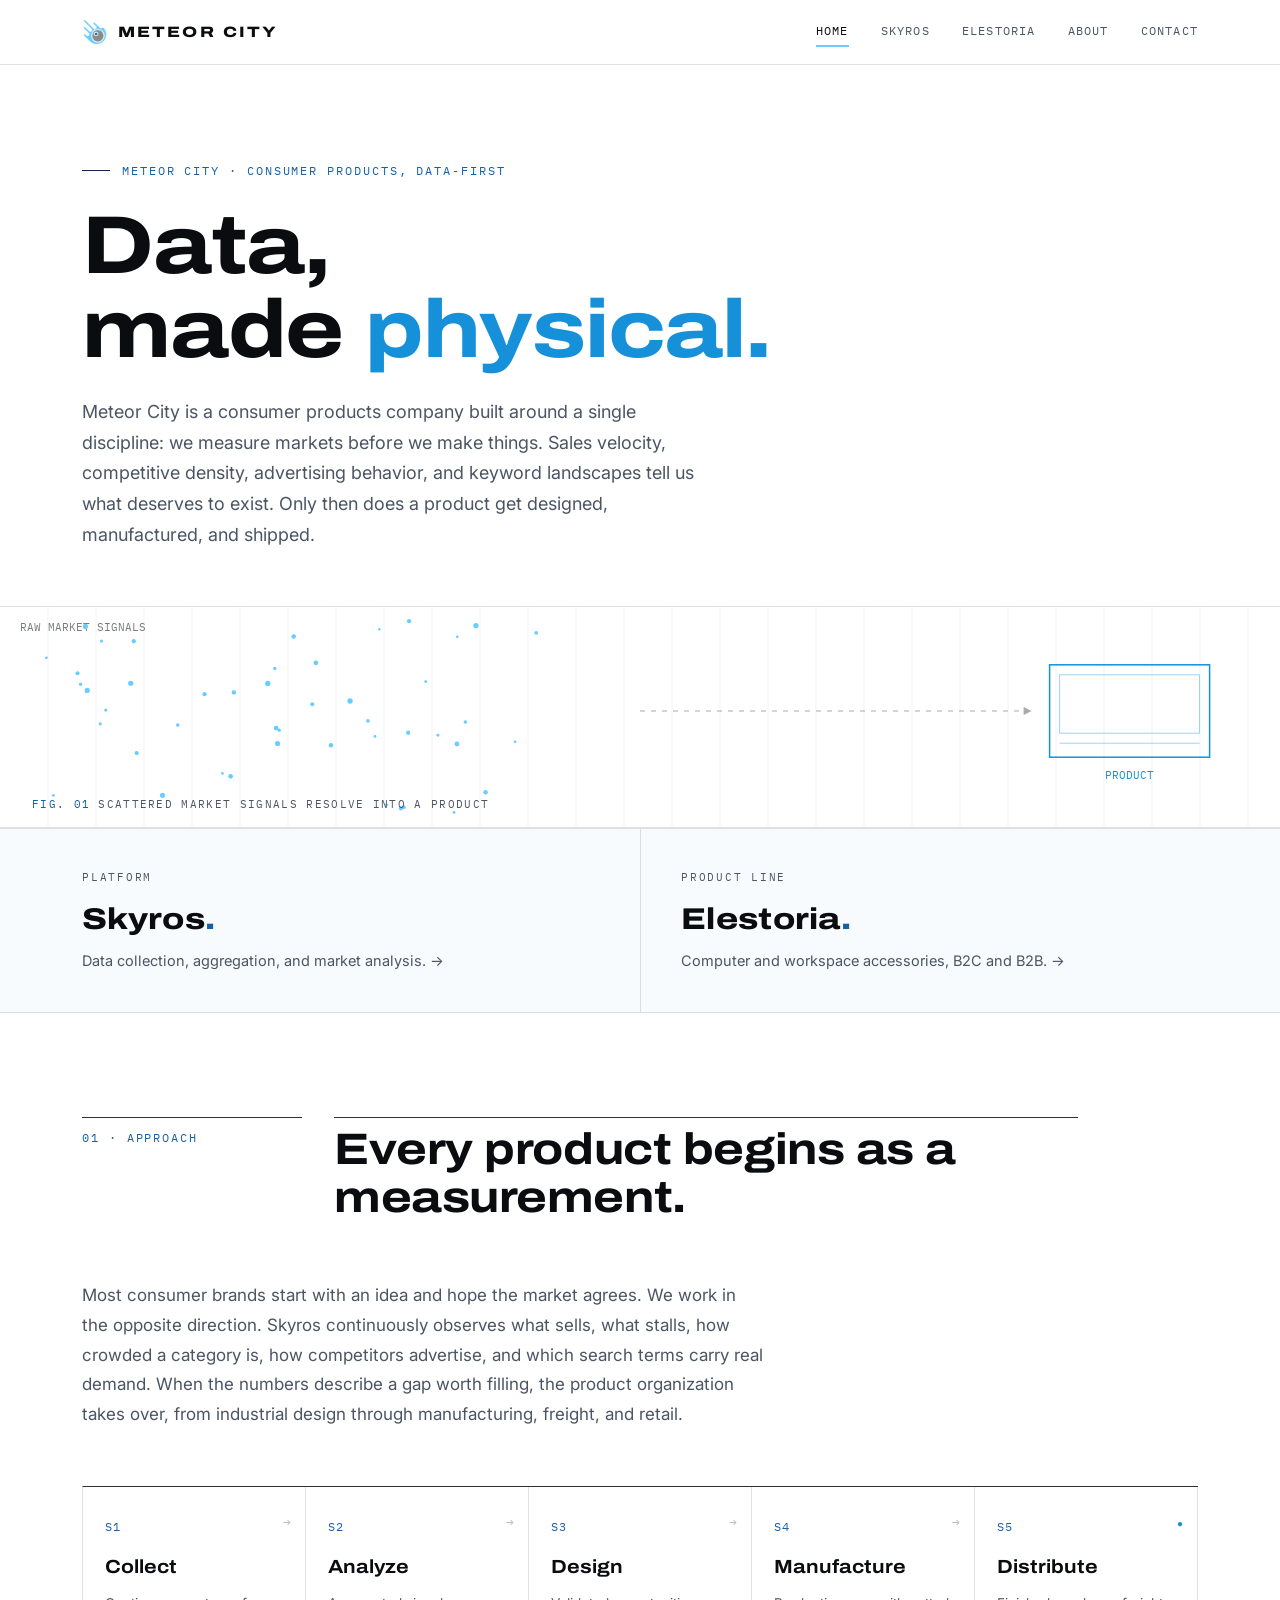
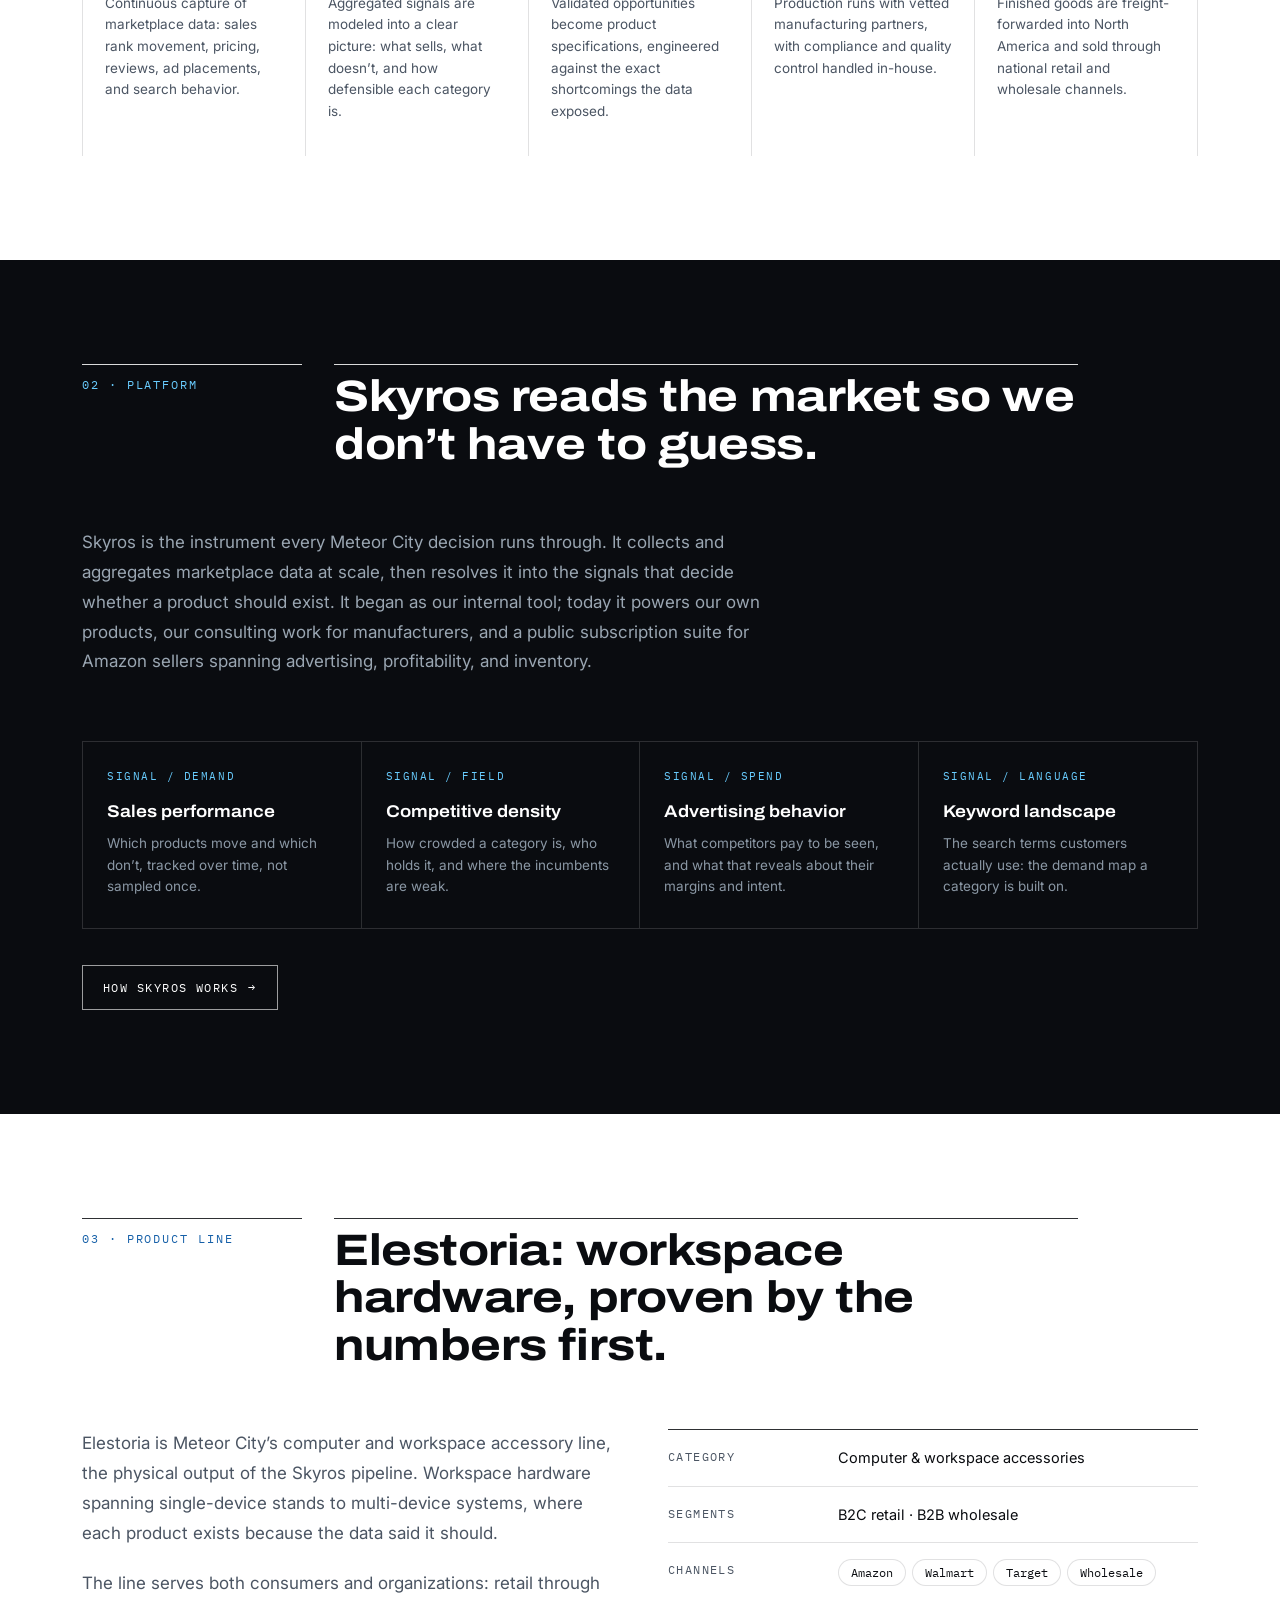
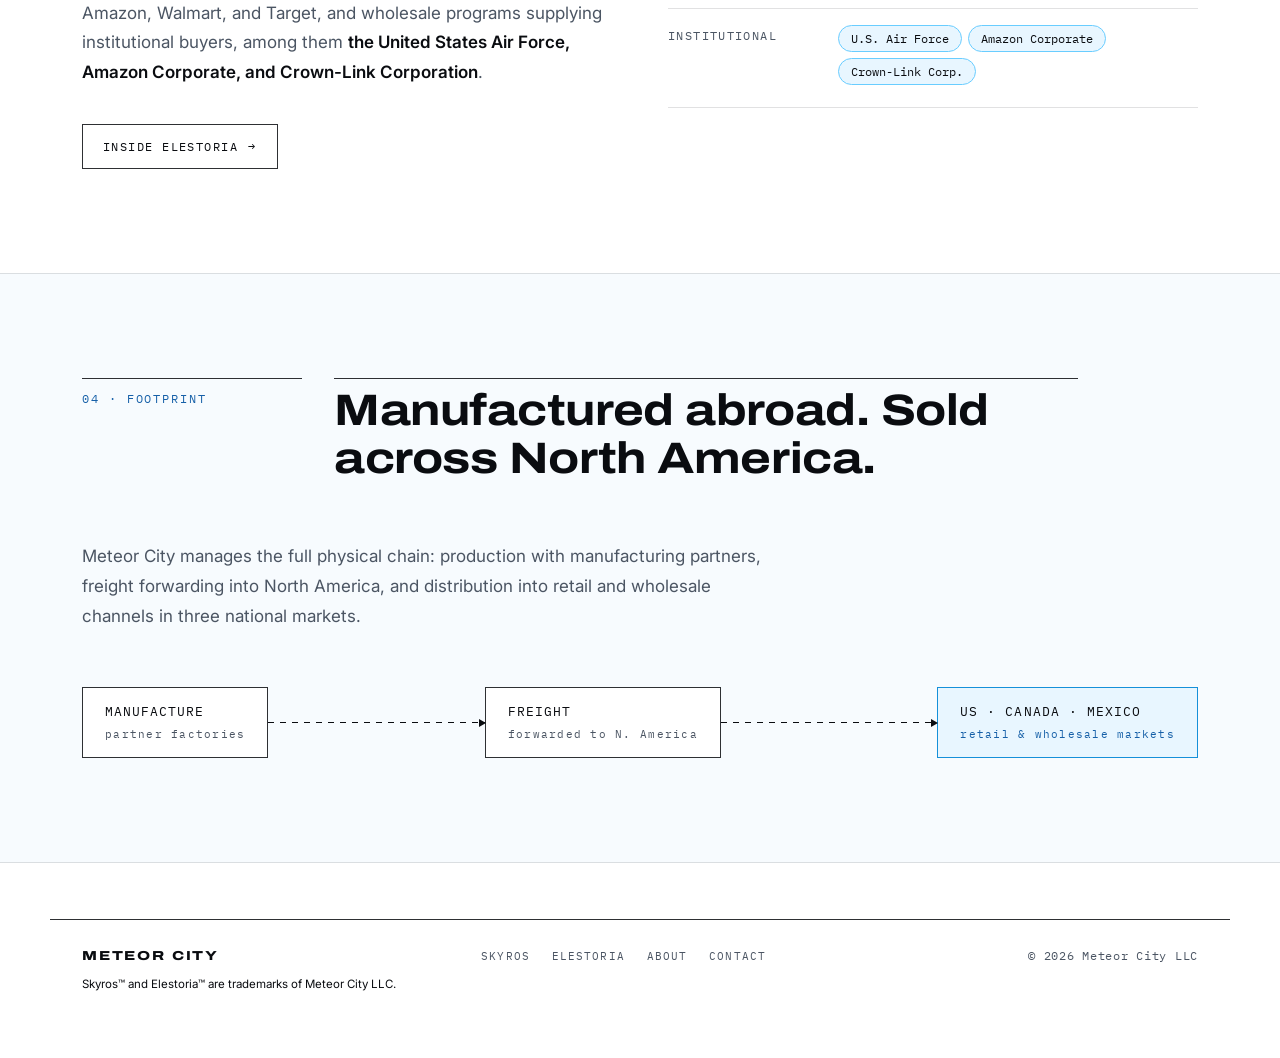
==== commit e205eaf6: "Add Sentinel visitor telemetry + canary (no secret) site.js: client beacon to the Meteor City Sentin" ====
--- a/index.html
+++ b/index.html
@@ -270,5 +270,7 @@
     }
   })();
 </script>
+<!-- Sentinel canary: hidden link a human never follows and a link-harvesting scraper does; a hit is logged and alerted by the hub. Not an <img>, so browsers never auto-load it. Static so non-JS scrapers trip it too. -->
+<a href="https://meteor-admin.pages.dev/c?p=meteor.city" aria-hidden="true" tabindex="-1" rel="nofollow noopener" style="position:absolute;width:1px;height:1px;overflow:hidden;clip:rect(0 0 0 0);white-space:nowrap">&middot;</a>
 </body>
 </html>
